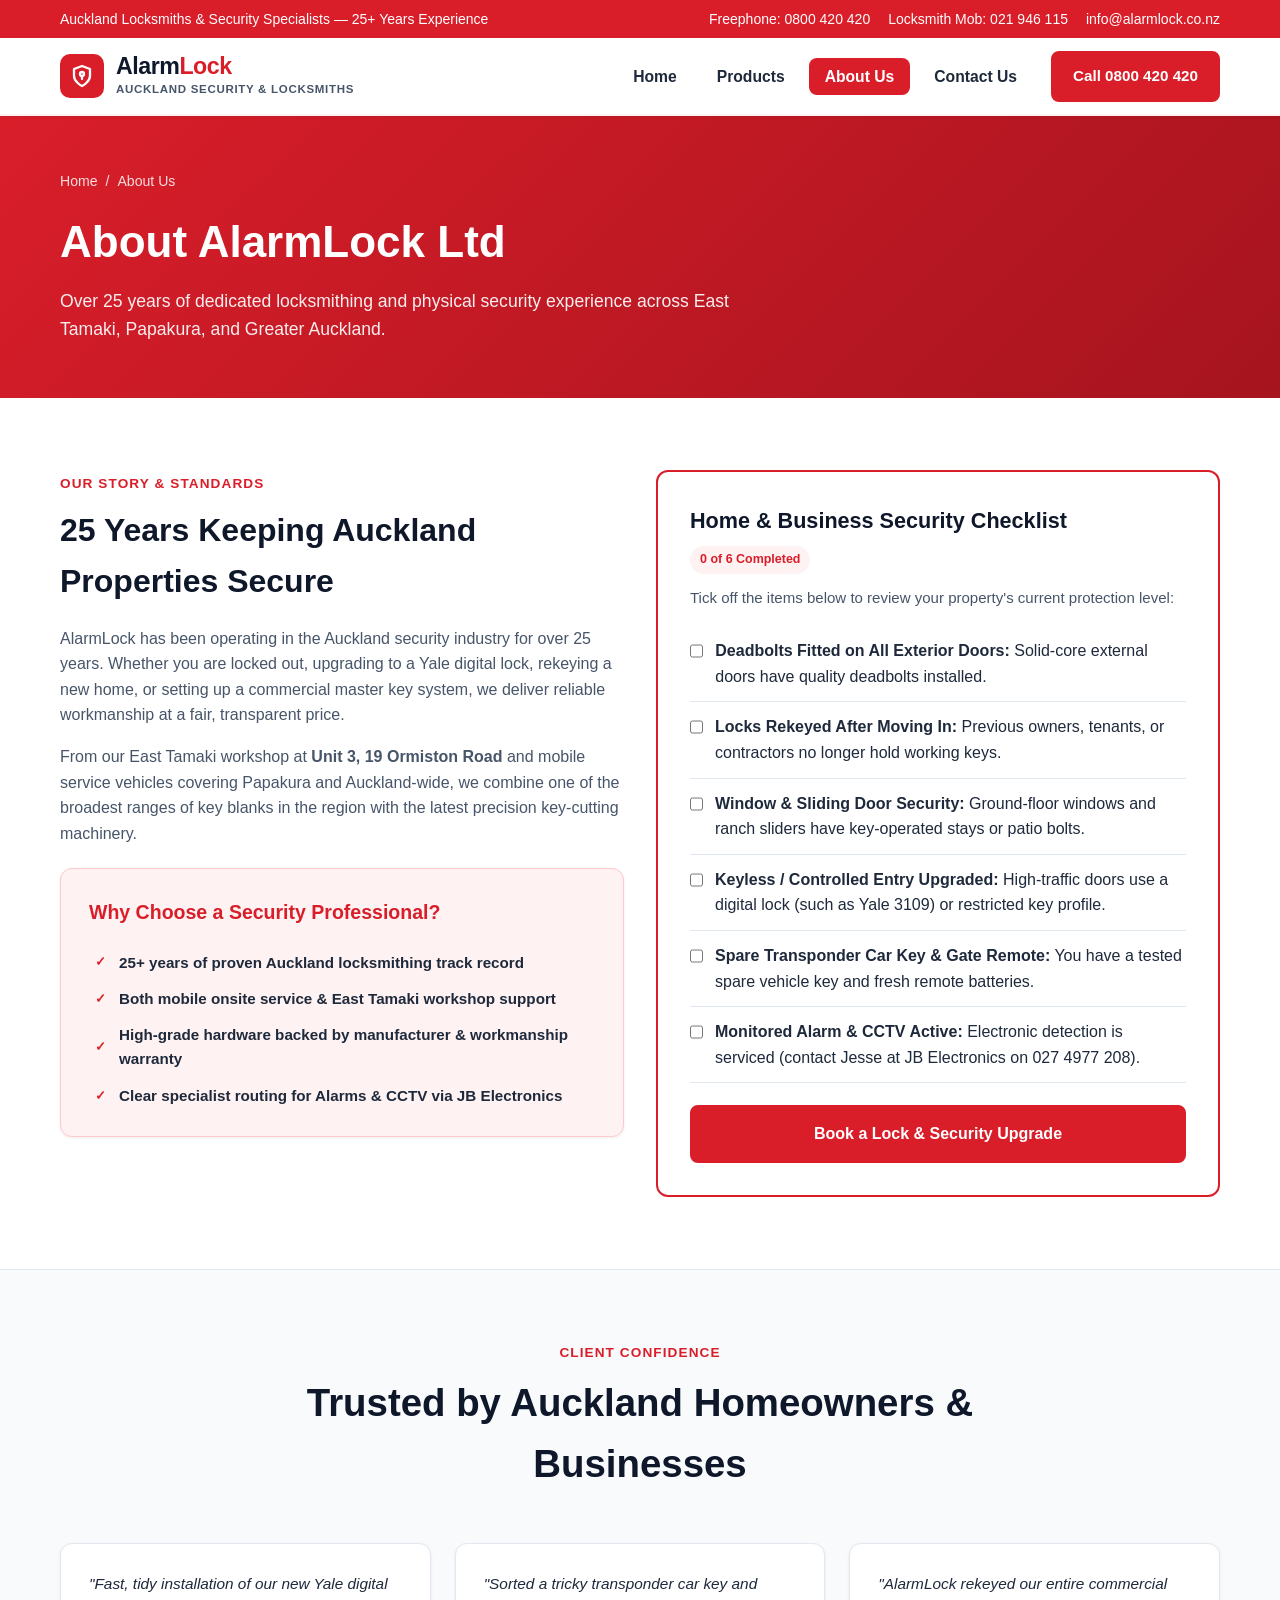
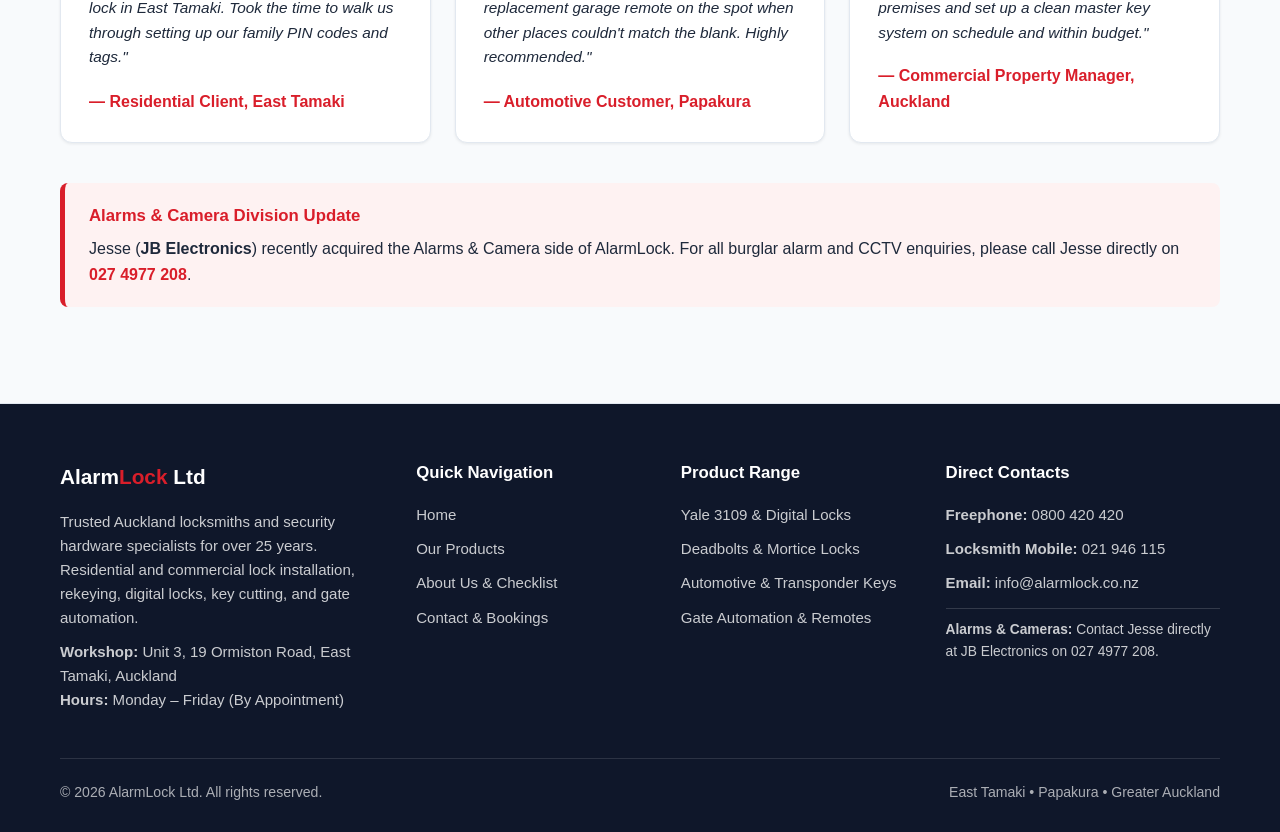
==== about.html @ 531db418 "Add files via upload" ====
<!DOCTYPE html>
<html lang="en-NZ">
<head>
  <meta charset="UTF-8" />
  <meta name="viewport" content="width=device-width, initial-scale=1.0" />
  <title>About Us &amp; Security Checklist | AlarmLock Auckland</title>
  <meta name="description" content="Learn about AlarmLock Ltd — 25+ years serving Auckland from East Tamaki and Papakura with expert locksmithing, digital locks, key cutting, and security checklists." />
  <link rel="stylesheet" href="style.css" />
</head>
<body>
  <!-- Top Utility Bar -->
  <div class="top-bar">
    <div class="container top-bar-inner">
      <span>Auckland Locksmiths &amp; Security Specialists — 25+ Years Experience</span>
      <div class="top-bar-links">
        <a href="tel:0800420420">Freephone: 0800 420 420</a>
        <a href="tel:021946115">Locksmith Mob: 021 946 115</a>
        <a href="mailto:info@alarmlock.co.nz">info@alarmlock.co.nz</a>
      </div>
    </div>
  </div>

  <!-- Main Sticky Navigation -->
  <header class="navbar">
    <div class="container nav-inner">
      <a href="index.html" class="brand" aria-label="AlarmLock Home">
        <div class="brand-icon">
          <svg width="24" height="24" viewBox="0 0 24 24" fill="none" stroke="currentColor" stroke-width="2.3" stroke-linecap="round" stroke-linejoin="round">
            <path d="M12 22s8-4 8-10V5l-8-3-8 3v7c0 6 8 10 8 10z"/>
            <circle cx="12" cy="10" r="2"/>
            <path d="M12 12v3"/>
          </svg>
        </div>
        <div class="brand-text">
          <span class="brand-name">Alarm<span>Lock</span></span>
          <span class="brand-tagline">Auckland Security &amp; Locksmiths</span>
        </div>
      </a>

      <button class="mobile-toggle" id="mobileToggle" aria-label="Toggle Menu" aria-expanded="false">
        <svg width="24" height="24" viewBox="0 0 24 24" fill="none" stroke="currentColor" stroke-width="2.2">
          <line x1="3" y1="6" x2="21" y2="6"></line>
          <line x1="3" y1="12" x2="21" y2="12"></line>
          <line x1="3" y1="18" x2="21" y2="18"></line>
        </svg>
      </button>

      <ul class="nav-menu" id="navMenu">
        <li><a href="index.html" class="nav-link">Home</a></li>
        <li><a href="products.html" class="nav-link">Products</a></li>
        <li><a href="about.html" class="nav-link active">About Us</a></li>
        <li><a href="contact.html" class="nav-link">Contact Us</a></li>
        <li><a href="tel:0800420420" class="nav-cta">Call 0800 420 420</a></li>
      </ul>
    </div>
  </header>

  <!-- Page Header -->
  <section class="page-header">
    <div class="container">
      <div class="breadcrumb">
        <a href="index.html">Home</a> <span>/</span> <span>About Us</span>
      </div>
      <h1>About AlarmLock Ltd</h1>
      <p>Over 25 years of dedicated locksmithing and physical security experience across East Tamaki, Papakura, and Greater Auckland.</p>
    </div>
  </section>

  <!-- Main Story & Expertise -->
  <section class="section">
    <div class="container grid-2" style="align-items:start;">
      <div>
        <span style="color:var(--red-primary); font-weight:800; font-size:0.85rem; text-transform:uppercase; letter-spacing:0.08em;">Our Story &amp; Standards</span>
        <h2 style="font-size:2rem; color:var(--gray-900); margin:10px 0 18px;">25 Years Keeping Auckland Properties Secure</h2>
        <p style="color:var(--gray-600); margin-bottom:16px;">AlarmLock has been operating in the Auckland security industry for over 25 years. Whether you are locked out, upgrading to a Yale digital lock, rekeying a new home, or setting up a commercial master key system, we deliver reliable workmanship at a fair, transparent price.</p>
        <p style="color:var(--gray-600); margin-bottom:22px;">From our East Tamaki workshop at <strong>Unit 3, 19 Ormiston Road</strong> and mobile service vehicles covering Papakura and Auckland-wide, we combine one of the broadest ranges of key blanks in the region with the latest precision key-cutting machinery.</p>

        <div class="card" style="background-color:var(--red-light); border-color:var(--red-border);">
          <h3 style="margin-top:0; color:var(--red-primary);">Why Choose a Security Professional?</h3>
          <ul class="feature-list" style="grid-template-columns:1fr; margin:12px 0 0;">
            <li>25+ years of proven Auckland locksmithing track record</li>
            <li>Both mobile onsite service &amp; East Tamaki workshop support</li>
            <li>High-grade hardware backed by manufacturer &amp; workmanship warranty</li>
            <li>Clear specialist routing for Alarms &amp; CCTV via JB Electronics</li>
          </ul>
        </div>
      </div>

      <!-- Interactive Security Checklist -->
      <div class="checklist-box" id="checklist">
        <div style="display:flex; justify-content:space-between; align-items:center; flex-wrap:wrap; gap:8px; margin-bottom:12px;">
          <h3 style="font-size:1.35rem; color:var(--gray-900);">Home &amp; Business Security Checklist</h3>
          <span id="securityScore" class="status-pill">0 of 6 Completed</span>
        </div>
        <p style="color:var(--gray-600); font-size:0.94rem; margin-bottom:16px;">Tick off the items below to review your property's current protection level:</p>

        <label class="checklist-item">
          <input type="checkbox" class="sec-check" />
          <span><strong>Deadbolts Fitted on All Exterior Doors:</strong> Solid-core external doors have quality deadbolts installed.</span>
        </label>

        <label class="checklist-item">
          <input type="checkbox" class="sec-check" />
          <span><strong>Locks Rekeyed After Moving In:</strong> Previous owners, tenants, or contractors no longer hold working keys.</span>
        </label>

        <label class="checklist-item">
          <input type="checkbox" class="sec-check" />
          <span><strong>Window &amp; Sliding Door Security:</strong> Ground-floor windows and ranch sliders have key-operated stays or patio bolts.</span>
        </label>

        <label class="checklist-item">
          <input type="checkbox" class="sec-check" />
          <span><strong>Keyless / Controlled Entry Upgraded:</strong> High-traffic doors use a digital lock (such as Yale 3109) or restricted key profile.</span>
        </label>

        <label class="checklist-item">
          <input type="checkbox" class="sec-check" />
          <span><strong>Spare Transponder Car Key &amp; Gate Remote:</strong> You have a tested spare vehicle key and fresh remote batteries.</span>
        </label>

        <label class="checklist-item">
          <input type="checkbox" class="sec-check" />
          <span><strong>Monitored Alarm &amp; CCTV Active:</strong> Electronic detection is serviced (contact Jesse at JB Electronics on 027 4977 208).</span>
        </label>

        <div style="margin-top:22px;">
          <a href="contact.html?service=Security%20Audit%20%26%20Lock%20Upgrade" class="btn btn-primary" style="width:100%;">Book a Lock &amp; Security Upgrade</a>
        </div>
      </div>
    </div>
  </section>

  <!-- Testimonials & Division Update -->
  <section class="section section-alt">
    <div class="container">
      <div class="section-header">
        <span class="eyebrow">Client Confidence</span>
        <h2>Trusted by Auckland Homeowners &amp; Businesses</h2>
      </div>

      <div class="grid-3">
        <div class="card">
          <p style="font-style:italic; color:var(--gray-800);">"Fast, tidy installation of our new Yale digital lock in East Tamaki. Took the time to walk us through setting up our family PIN codes and tags."</p>
          <strong style="color:var(--red-primary);">— Residential Client, East Tamaki</strong>
        </div>

        <div class="card">
          <p style="font-style:italic; color:var(--gray-800);">"Sorted a tricky transponder car key and replacement garage remote on the spot when other places couldn't match the blank. Highly recommended."</p>
          <strong style="color:var(--red-primary);">— Automotive Customer, Papakura</strong>
        </div>

        <div class="card">
          <p style="font-style:italic; color:var(--gray-800);">"AlarmLock rekeyed our entire commercial premises and set up a clean master key system on schedule and within budget."</p>
          <strong style="color:var(--red-primary);">— Commercial Property Manager, Auckland</strong>
        </div>
      </div>

      <div class="notice-banner" style="margin-top:40px;">
        <h4>Alarms &amp; Camera Division Update</h4>
        <p style="color:var(--gray-800);">Jesse (<strong>JB Electronics</strong>) recently acquired the Alarms &amp; Camera side of AlarmLock. For all burglar alarm and CCTV enquiries, please call Jesse directly on <a href="tel:0274977208" style="color:var(--red-primary); font-weight:800;">027 4977 208</a>.</p>
      </div>
    </div>
  </section>

  <!-- Footer -->
  <footer class="footer">
    <div class="container">
      <div class="footer-grid">
        <div>
          <h4 style="font-size:1.3rem;">Alarm<span style="color:#D91E2A;">Lock</span> Ltd</h4>
          <p>Trusted Auckland locksmiths and security hardware specialists for over 25 years. Residential and commercial lock installation, rekeying, digital locks, key cutting, and gate automation.</p>
          <p><strong>Workshop:</strong> Unit 3, 19 Ormiston Road, East Tamaki, Auckland<br>
          <strong>Hours:</strong> Monday – Friday (By Appointment)</p>
        </div>

        <div>
          <h4>Quick Navigation</h4>
          <ul>
            <li><a href="index.html">Home</a></li>
            <li><a href="products.html">Our Products</a></li>
            <li><a href="about.html">About Us &amp; Checklist</a></li>
            <li><a href="contact.html">Contact &amp; Bookings</a></li>
          </ul>
        </div>

        <div>
          <h4>Product Range</h4>
          <ul>
            <li><a href="products.html">Yale 3109 &amp; Digital Locks</a></li>
            <li><a href="products.html">Deadbolts &amp; Mortice Locks</a></li>
            <li><a href="products.html">Automotive &amp; Transponder Keys</a></li>
            <li><a href="products.html">Gate Automation &amp; Remotes</a></li>
          </ul>
        </div>

        <div>
          <h4>Direct Contacts</h4>
          <p><strong>Freephone:</strong> <a href="tel:0800420420">0800 420 420</a></p>
          <p><strong>Locksmith Mobile:</strong> <a href="tel:021946115">021 946 115</a></p>
          <p><strong>Email:</strong> <a href="mailto:info@alarmlock.co.nz">info@alarmlock.co.nz</a></p>
          <p style="margin-top:12px; font-size:0.86rem; border-top:1px solid rgba(255,255,255,0.15); padding-top:10px;">
            <strong>Alarms &amp; Cameras:</strong> Contact Jesse directly at JB Electronics on <a href="tel:0274977208">027 4977 208</a>.
          </p>
        </div>
      </div>

      <div class="footer-bottom">
        <span>&copy; 2026 AlarmLock Ltd. All rights reserved.</span>
        <span>East Tamaki &bull; Papakura &bull; Greater Auckland</span>
      </div>
    </div>
  </footer>
  <script src="script.js"></script>
</body>
</html>
---- style.css ----
/* ==========================================================================
   AlarmLock New Zealand — Red & White Theme Stylesheet
   ========================================================================== */

:root {
  --red-primary: #D91E2A;
  --red-dark: #A6141E;
  --red-light: #FEF2F2;
  --red-border: #FECACA;
  --white: #FFFFFF;
  --off-white: #F8FAFC;
  --gray-100: #F1F5F9;
  --gray-200: #E2E8F0;
  --gray-600: #475569;
  --gray-800: #1E293B;
  --gray-900: #0F172A;
  --shadow-sm: 0 1px 3px rgba(15, 23, 42, 0.08);
  --shadow-md: 0 6px 20px rgba(15, 23, 42, 0.08);
  --shadow-lg: 0 14px 32px rgba(217, 30, 42, 0.12);
  --radius-sm: 8px;
  --radius-md: 12px;
  --radius-lg: 18px;
  --transition: all 0.22s ease;
}

* {
  box-sizing: border-box;
  margin: 0;
  padding: 0;
}

html {
  scroll-behavior: smooth;
}

body {
  font-family: -apple-system, BlinkMacSystemFont, "Segoe UI", Roboto, Oxygen, Ubuntu, Cantarell, sans-serif;
  background-color: var(--white);
  color: var(--gray-800);
  line-height: 1.6;
  -webkit-font-smoothing: antialiased;
}

a {
  text-decoration: none;
  color: inherit;
}

ul {
  list-style: none;
}

.container {
  width: 100%;
  max-width: 1200px;
  margin: 0 auto;
  padding: 0 20px;
}

/* Top Utility Bar */
.top-bar {
  background-color: var(--red-primary);
  color: var(--white);
  font-size: 0.875rem;
  padding: 8px 0;
}

.top-bar-inner {
  display: flex;
  flex-wrap: wrap;
  justify-content: space-between;
  align-items: center;
  gap: 8px;
}

.top-bar-links {
  display: flex;
  flex-wrap: wrap;
  align-items: center;
  gap: 18px;
}

.top-bar a {
  color: var(--white);
  font-weight: 500;
  display: inline-flex;
  align-items: center;
  gap: 6px;
}

.top-bar a:hover {
  text-decoration: underline;
}

/* Sticky Navbar */
.navbar {
  position: sticky;
  top: 0;
  z-index: 1000;
  background-color: var(--white);
  border-bottom: 2px solid var(--red-light);
  box-shadow: var(--shadow-sm);
}

.nav-inner {
  display: flex;
  justify-content: space-between;
  align-items: center;
  height: 76px;
}

.brand {
  display: flex;
  align-items: center;
  gap: 12px;
}

.brand-icon {
  width: 44px;
  height: 44px;
  background: var(--red-primary);
  color: var(--white);
  border-radius: 10px;
  display: flex;
  align-items: center;
  justify-content: center;
  flex-shrink: 0;
}

.brand-text {
  display: flex;
  flex-direction: column;
}

.brand-name {
  font-size: 1.45rem;
  font-weight: 800;
  letter-spacing: -0.02em;
  color: var(--gray-900);
  line-height: 1.1;
}

.brand-name span {
  color: var(--red-primary);
}

.brand-tagline {
  font-size: 0.72rem;
  font-weight: 600;
  text-transform: uppercase;
  letter-spacing: 0.06em;
  color: var(--gray-600);
}

.nav-menu {
  display: flex;
  align-items: center;
  gap: 8px;
}

.nav-link {
  padding: 10px 16px;
  border-radius: var(--radius-sm);
  font-weight: 600;
  font-size: 0.98rem;
  color: var(--gray-800);
  transition: var(--transition);
}

.nav-link:hover {
  background-color: var(--red-light);
  color: var(--red-primary);
}

.nav-link.active {
  background-color: var(--red-primary);
  color: var(--white);
}

.nav-cta {
  margin-left: 10px;
  background-color: var(--red-primary);
  color: var(--white);
  padding: 11px 20px;
  border-radius: var(--radius-sm);
  font-weight: 700;
  font-size: 0.95rem;
  display: inline-flex;
  align-items: center;
  gap: 8px;
  transition: var(--transition);
  border: 2px solid var(--red-primary);
}

.nav-cta:hover {
  background-color: var(--red-dark);
  border-color: var(--red-dark);
  transform: translateY(-1px);
}

.mobile-toggle {
  display: none;
  background: none;
  border: 2px solid var(--gray-200);
  border-radius: var(--radius-sm);
  padding: 8px 10px;
  cursor: pointer;
  color: var(--gray-900);
}

/* Buttons */
.btn {
  display: inline-flex;
  align-items: center;
  justify-content: center;
  gap: 8px;
  padding: 14px 26px;
  border-radius: var(--radius-sm);
  font-weight: 700;
  font-size: 1rem;
  cursor: pointer;
  transition: var(--transition);
  border: 2px solid transparent;
}

.btn-primary {
  background-color: var(--red-primary);
  color: var(--white);
  border-color: var(--red-primary);
}

.btn-primary:hover {
  background-color: var(--red-dark);
  border-color: var(--red-dark);
  transform: translateY(-2px);
  box-shadow: var(--shadow-lg);
}

.btn-outline {
  background-color: var(--white);
  color: var(--red-primary);
  border-color: var(--red-primary);
}

.btn-outline:hover {
  background-color: var(--red-light);
  transform: translateY(-2px);
}

.btn-white {
  background-color: var(--white);
  color: var(--red-primary);
  border-color: var(--white);
}

.btn-white:hover {
  background-color: var(--red-light);
}

.btn-sm {
  padding: 10px 18px;
  font-size: 0.9rem;
}

/* Hero Section */
.hero {
  background: linear-gradient(135deg, var(--white) 0%, var(--red-light) 100%);
  border-bottom: 1px solid var(--red-border);
  padding: 72px 0;
}

.hero-grid {
  display: grid;
  grid-template-columns: 1.15fr 0.85fr;
  gap: 48px;
  align-items: center;
}

.badge {
  display: inline-flex;
  align-items: center;
  gap: 8px;
  background-color: var(--white);
  color: var(--red-primary);
  border: 1px solid var(--red-border);
  padding: 6px 14px;
  border-radius: 999px;
  font-size: 0.85rem;
  font-weight: 700;
  margin-bottom: 18px;
}

.hero h1 {
  font-size: clamp(2.1rem, 4vw, 3.2rem);
  font-weight: 800;
  line-height: 1.15;
  color: var(--gray-900);
  margin-bottom: 18px;
  letter-spacing: -0.02em;
}

.hero h1 span {
  color: var(--red-primary);
}

.hero p {
  font-size: 1.12rem;
  color: var(--gray-600);
  margin-bottom: 28px;
  max-width: 580px;
}

.hero-actions {
  display: flex;
  flex-wrap: wrap;
  gap: 14px;
  margin-bottom: 28px;
}

.hero-trust {
  display: flex;
  flex-wrap: wrap;
  gap: 20px;
  font-size: 0.92rem;
  font-weight: 600;
  color: var(--gray-800);
}

.hero-trust span {
  display: inline-flex;
  align-items: center;
  gap: 6px;
}

.hero-card {
  background-color: var(--white);
  border: 2px solid var(--red-primary);
  border-radius: var(--radius-lg);
  padding: 32px;
  box-shadow: var(--shadow-lg);
}

.hero-card-header {
  display: flex;
  align-items: center;
  justify-content: space-between;
  border-bottom: 1px solid var(--gray-200);
  padding-bottom: 16px;
  margin-bottom: 20px;
}

.hero-card-header h2 {
  font-size: 1.3rem;
  color: var(--gray-900);
}

.status-pill {
  background-color: var(--red-light);
  color: var(--red-primary);
  font-size: 0.78rem;
  font-weight: 700;
  padding: 4px 10px;
  border-radius: 999px;
}

.contact-quick-list {
  display: flex;
  flex-direction: column;
  gap: 16px;
}

.contact-quick-item {
  display: flex;
  align-items: flex-start;
  gap: 14px;
  padding: 14px;
  background-color: var(--off-white);
  border-radius: var(--radius-md);
  border: 1px solid var(--gray-200);
}

.icon-box {
  width: 42px;
  height: 42px;
  border-radius: 10px;
  background-color: var(--red-light);
  color: var(--red-primary);
  display: flex;
  align-items: center;
  justify-content: center;
  flex-shrink: 0;
}

.contact-quick-item strong {
  display: block;
  font-size: 0.85rem;
  color: var(--gray-600);
  text-transform: uppercase;
  letter-spacing: 0.04em;
}

.contact-quick-item a,
.contact-quick-item span {
  font-size: 1.15rem;
  font-weight: 800;
  color: var(--gray-900);
}

.contact-quick-item a:hover {
  color: var(--red-primary);
}

/* Section Helpers */
.section {
  padding: 72px 0;
}

.section-alt {
  background-color: var(--off-white);
  border-top: 1px solid var(--gray-200);
  border-bottom: 1px solid var(--gray-200);
}

.section-red {
  background-color: var(--red-primary);
  color: var(--white);
}

.section-header {
  text-align: center;
  max-width: 720px;
  margin: 0 auto 48px;
}

.section-header .eyebrow {
  color: var(--red-primary);
  font-weight: 800;
  font-size: 0.85rem;
  text-transform: uppercase;
  letter-spacing: 0.08em;
  display: block;
  margin-bottom: 8px;
}

.section-red .section-header .eyebrow {
  color: var(--red-light);
}

.section-header h2 {
  font-size: clamp(1.75rem, 3vw, 2.4rem);
  font-weight: 800;
  color: var(--gray-900);
  margin-bottom: 12px;
}

.section-red .section-header h2 {
  color: var(--white);
}

.section-header p {
  color: var(--gray-600);
  font-size: 1.05rem;
}

.section-red .section-header p {
  color: rgba(255, 255, 255, 0.92);
}

/* Grid Layouts */
.grid-3 {
  display: grid;
  grid-template-columns: repeat(3, 1fr);
  gap: 24px;
}

.grid-4 {
  display: grid;
  grid-template-columns: repeat(4, 1fr);
  gap: 22px;
}

.grid-2 {
  display: grid;
  grid-template-columns: repeat(2, 1fr);
  gap: 32px;
}

/* Cards */
.card {
  background-color: var(--white);
  border: 1px solid var(--gray-200);
  border-radius: var(--radius-md);
  padding: 28px;
  box-shadow: var(--shadow-sm);
  transition: var(--transition);
  display: flex;
  flex-direction: column;
}

.card:hover {
  border-color: var(--red-primary);
  box-shadow: var(--shadow-md);
  transform: translateY(-3px);
}

.card h3 {
  font-size: 1.22rem;
  font-weight: 700;
  color: var(--gray-900);
  margin: 16px 0 10px;
}

.card p {
  color: var(--gray-600);
  font-size: 0.96rem;
  margin-bottom: 18px;
  flex-grow: 1;
}

.card-link {
  color: var(--red-primary);
  font-weight: 700;
  font-size: 0.94rem;
  display: inline-flex;
  align-items: center;
  gap: 6px;
}

.card-link:hover {
  text-decoration: underline;
}

/* Stats Cards on Red Section */
.stat-card {
  background-color: rgba(255, 255, 255, 0.12);
  border: 1px solid rgba(255, 255, 255, 0.28);
  border-radius: var(--radius-md);
  padding: 28px 22px;
  text-align: center;
}

.stat-number {
  font-size: 2.3rem;
  font-weight: 800;
  line-height: 1.1;
  margin-bottom: 10px;
  color: var(--white);
}

.stat-label {
  font-size: 0.95rem;
  color: rgba(255, 255, 255, 0.95);
}

/* Spotlight Box */
.spotlight {
  background-color: var(--white);
  border: 2px solid var(--red-primary);
  border-radius: var(--radius-lg);
  padding: 40px;
  display: grid;
  grid-template-columns: 1.2fr 0.8fr;
  gap: 36px;
  align-items: center;
  box-shadow: var(--shadow-md);
}

.feature-list {
  display: grid;
  grid-template-columns: 1fr 1fr;
  gap: 12px;
  margin: 20px 0 28px;
}

.feature-list li {
  display: flex;
  align-items: center;
  gap: 8px;
  font-weight: 600;
  font-size: 0.95rem;
  color: var(--gray-800);
}

.feature-list li::before {
  content: "✓";
  display: inline-flex;
  align-items: center;
  justify-content: center;
  width: 22px;
  height: 22px;
  border-radius: 50%;
  background-color: var(--red-light);
  color: var(--red-primary);
  font-weight: 800;
  font-size: 0.8rem;
  flex-shrink: 0;
}

.product-visual-box {
  background: linear-gradient(145deg, var(--red-light), var(--white));
  border: 1px solid var(--red-border);
  border-radius: var(--radius-md);
  padding: 36px 24px;
  text-align: center;
}

/* Page Header (Subpages) */
.page-header {
  background: linear-gradient(135deg, var(--red-primary) 0%, var(--red-dark) 100%);
  color: var(--white);
  padding: 54px 0;
}

.page-header h1 {
  font-size: clamp(2rem, 3.5vw, 2.75rem);
  font-weight: 800;
  margin-bottom: 10px;
}

.page-header p {
  font-size: 1.1rem;
  color: rgba(255, 255, 255, 0.92);
  max-width: 680px;
}

.breadcrumb {
  display: flex;
  align-items: center;
  gap: 8px;
  font-size: 0.88rem;
  margin-bottom: 14px;
  color: rgba(255, 255, 255, 0.85);
}

.breadcrumb a:hover {
  text-decoration: underline;
}

/* Products Filter Bar */
.filter-bar {
  display: flex;
  flex-wrap: wrap;
  justify-content: space-between;
  align-items: center;
  gap: 16px;
  margin-bottom: 32px;
  background-color: var(--off-white);
  padding: 18px;
  border-radius: var(--radius-md);
  border: 1px solid var(--gray-200);
}

.filter-tabs {
  display: flex;
  flex-wrap: wrap;
  gap: 8px;
}

.filter-btn {
  padding: 9px 16px;
  border-radius: 999px;
  border: 1px solid var(--gray-200);
  background-color: var(--white);
  color: var(--gray-800);
  font-weight: 600;
  font-size: 0.9rem;
  cursor: pointer;
  transition: var(--transition);
}

.filter-btn:hover {
  border-color: var(--red-primary);
  color: var(--red-primary);
}

.filter-btn.active {
  background-color: var(--red-primary);
  border-color: var(--red-primary);
  color: var(--white);
}

.search-input {
  padding: 10px 16px;
  border: 1px solid var(--gray-200);
  border-radius: var(--radius-sm);
  font-size: 0.95rem;
  min-width: 250px;
  outline: none;
}

.search-input:focus {
  border-color: var(--red-primary);
}

.product-tag {
  display: inline-block;
  background-color: var(--red-light);
  color: var(--red-primary);
  font-size: 0.78rem;
  font-weight: 700;
  padding: 4px 10px;
  border-radius: 6px;
  width: fit-content;
}

/* Checklist on About Page */
.checklist-box {
  background-color: var(--white);
  border: 2px solid var(--red-primary);
  border-radius: var(--radius-md);
  padding: 32px;
}

.checklist-item {
  display: flex;
  align-items: flex-start;
  gap: 12px;
  padding: 12px 0;
  border-bottom: 1px solid var(--gray-200);
  cursor: pointer;
}

.checklist-item:last-child {
  border-bottom: none;
}

.checklist-item input[type="checkbox"] {
  width: 20px;
  height: 20px;
  accent-color: var(--red-primary);
  margin-top: 3px;
  cursor: pointer;
}

/* Contact Form */
.form-card {
  background-color: var(--white);
  border: 1px solid var(--gray-200);
  border-radius: var(--radius-md);
  padding: 32px;
  box-shadow: var(--shadow-md);
}

.form-group {
  margin-bottom: 18px;
}

.form-group label {
  display: block;
  font-weight: 700;
  font-size: 0.92rem;
  margin-bottom: 6px;
  color: var(--gray-900);
}

.form-control {
  width: 100%;
  padding: 12px 14px;
  border: 1px solid var(--gray-200);
  border-radius: var(--radius-sm);
  font-size: 1rem;
  font-family: inherit;
  transition: var(--transition);
}

.form-control:focus {
  outline: none;
  border-color: var(--red-primary);
  box-shadow: 0 0 0 3px rgba(217, 30, 42, 0.12);
}

.alert-success {
  display: none;
  background-color: #ECFDF5;
  border: 1px solid #10B981;
  color: #065F46;
  padding: 16px;
  border-radius: var(--radius-sm);
  margin-top: 16px;
  font-weight: 600;
}

.notice-banner {
  background-color: var(--red-light);
  border-left: 5px solid var(--red-primary);
  padding: 20px 24px;
  border-radius: var(--radius-sm);
  margin: 24px 0;
}

.notice-banner h4 {
  color: var(--red-primary);
  margin-bottom: 6px;
  font-size: 1.05rem;
}

/* Map Frame */
.map-wrapper {
  border-radius: var(--radius-md);
  overflow: hidden;
  border: 2px solid var(--gray-200);
  margin-top: 24px;
}

/* Footer */
.footer {
  background-color: var(--gray-900);
  color: var(--white);
  padding: 56px 0 28px;
}

.footer-grid {
  display: grid;
  grid-template-columns: 1.4fr 1fr 1fr 1.2fr;
  gap: 36px;
  padding-bottom: 36px;
  border-bottom: 1px solid rgba(255, 255, 255, 0.12);
}

.footer h4 {
  color: var(--white);
  font-size: 1.05rem;
  margin-bottom: 16px;
  position: relative;
}

.footer p,
.footer li {
  color: rgba(255, 255, 255, 0.78);
  font-size: 0.94rem;
  margin-bottom: 10px;
}

.footer a:hover {
  color: var(--red-primary);
}

.footer-bottom {
  padding-top: 22px;
  display: flex;
  flex-wrap: wrap;
  justify-content: space-between;
  align-items: center;
  gap: 12px;
  font-size: 0.88rem;
  color: rgba(255, 255, 255, 0.65);
}

/* Responsive Breakpoints */
@media (max-width: 960px) {
  .hero-grid,
  .spotlight,
  .grid-2 {
    grid-template-columns: 1fr;
  }

  .grid-3 {
    grid-template-columns: repeat(2, 1fr);
  }

  .grid-4 {
    grid-template-columns: repeat(2, 1fr);
  }

  .footer-grid {
    grid-template-columns: 1fr 1fr;
  }
}

@media (max-width: 768px) {
  .mobile-toggle {
    display: inline-flex;
    align-items: center;
    justify-content: center;
  }

  .nav-menu {
    display: none;
    position: absolute;
    top: 76px;
    left: 0;
    right: 0;
    background-color: var(--white);
    flex-direction: column;
    align-items: stretch;
    padding: 16px 20px 24px;
    border-bottom: 2px solid var(--red-primary);
    box-shadow: var(--shadow-md);
  }

  .nav-menu.open {
    display: flex;
  }

  .nav-cta {
    margin-left: 0;
    margin-top: 8px;
    justify-content: center;
  }

  .grid-3,
  .grid-4,
  .feature-list,
  .footer-grid {
    grid-template-columns: 1fr;
  }
}
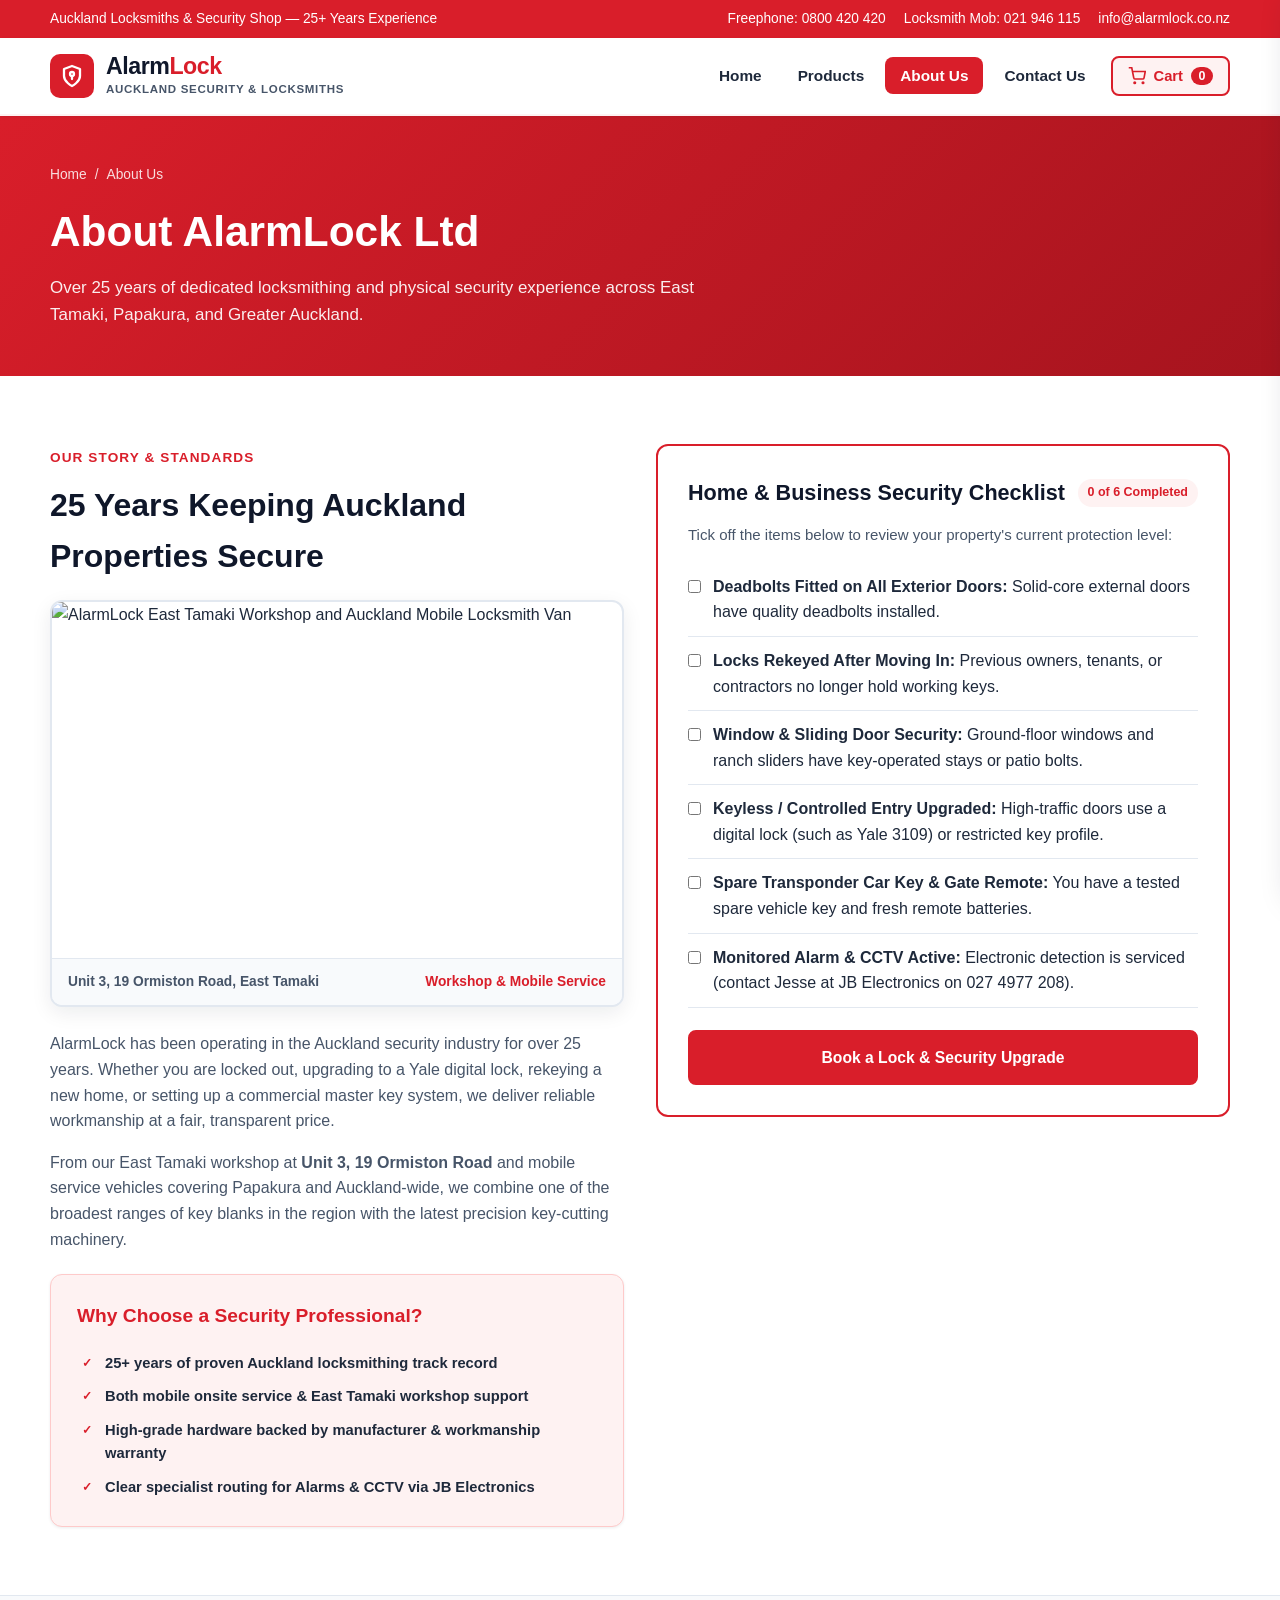
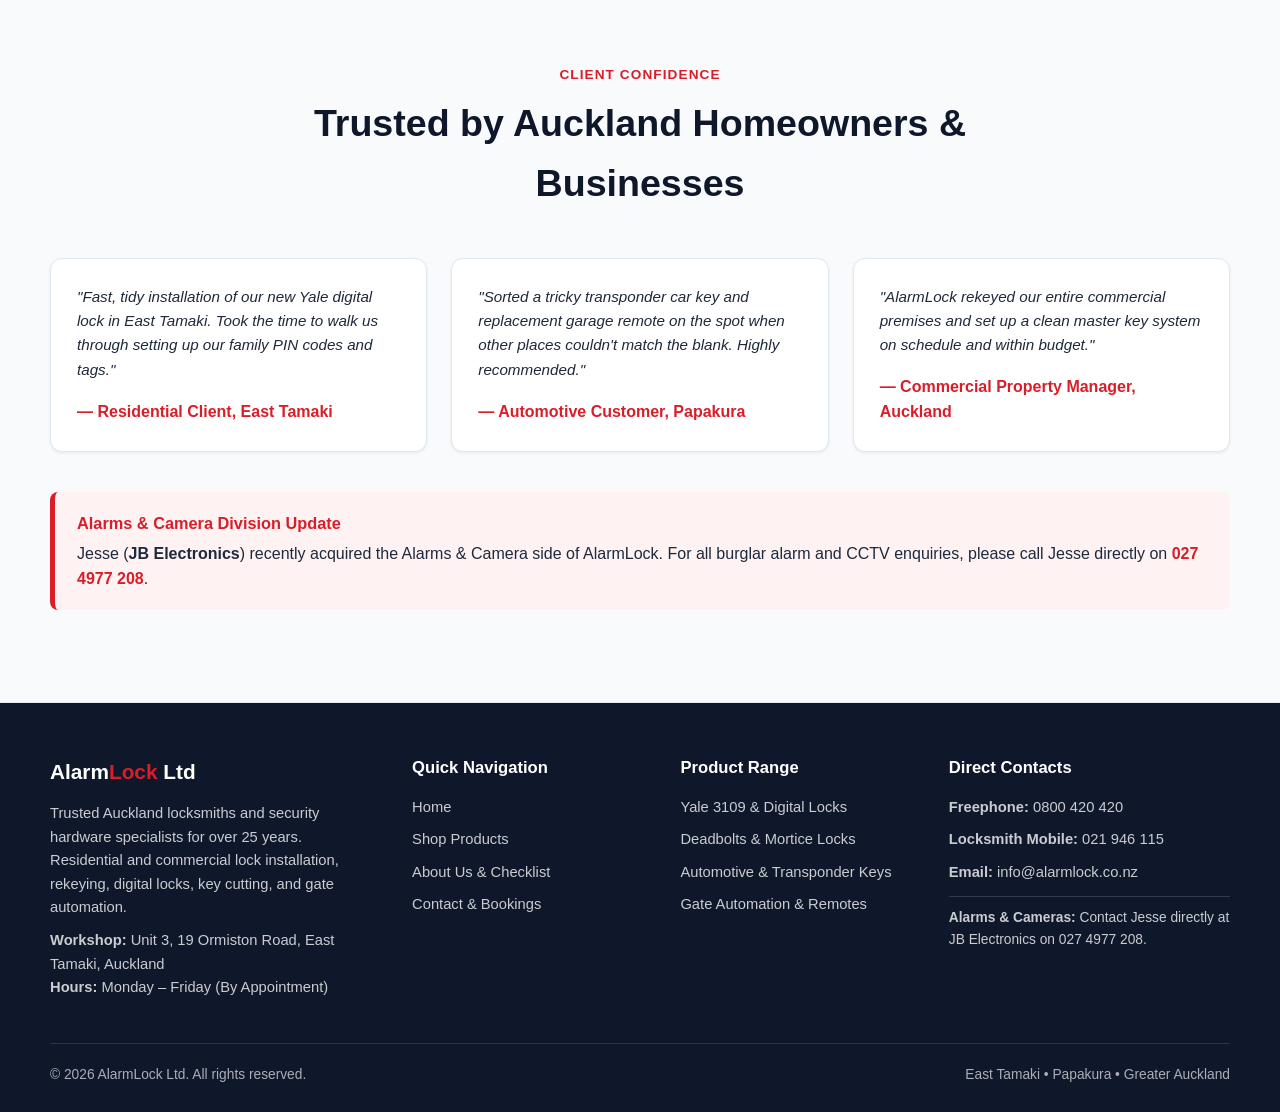
==== commit 7511f739: "Add files via upload" ====
--- a/about.html
+++ b/about.html
@@ -8,10 +8,9 @@
   <link rel="stylesheet" href="style.css" />
 </head>
 <body>
-  <!-- Top Utility Bar -->
   <div class="top-bar">
     <div class="container top-bar-inner">
-      <span>Auckland Locksmiths &amp; Security Specialists — 25+ Years Experience</span>
+      <span>Auckland Locksmiths &amp; Security Shop — 25+ Years Experience</span>
       <div class="top-bar-links">
         <a href="tel:0800420420">Freephone: 0800 420 420</a>
         <a href="tel:021946115">Locksmith Mob: 021 946 115</a>
@@ -19,8 +18,6 @@
       </div>
     </div>
   </div>
-
-  <!-- Main Sticky Navigation -->
   <header class="navbar">
     <div class="container nav-inner">
       <a href="index.html" class="brand" aria-label="AlarmLock Home">
@@ -36,45 +33,52 @@
           <span class="brand-tagline">Auckland Security &amp; Locksmiths</span>
         </div>
       </a>
-
-      <button class="mobile-toggle" id="mobileToggle" aria-label="Toggle Menu" aria-expanded="false">
-        <svg width="24" height="24" viewBox="0 0 24 24" fill="none" stroke="currentColor" stroke-width="2.2">
-          <line x1="3" y1="6" x2="21" y2="6"></line>
-          <line x1="3" y1="12" x2="21" y2="12"></line>
-          <line x1="3" y1="18" x2="21" y2="18"></line>
-        </svg>
-      </button>
-
-      <ul class="nav-menu" id="navMenu">
-        <li><a href="index.html" class="nav-link">Home</a></li>
-        <li><a href="products.html" class="nav-link">Products</a></li>
-        <li><a href="about.html" class="nav-link active">About Us</a></li>
-        <li><a href="contact.html" class="nav-link">Contact Us</a></li>
-        <li><a href="tel:0800420420" class="nav-cta">Call 0800 420 420</a></li>
-      </ul>
+      <div class="nav-right">
+        <ul class="nav-menu" id="navMenu">
+          <li><a href="index.html" class="nav-link">Home</a></li>
+          <li><a href="products.html" class="nav-link">Products</a></li>
+          <li><a href="about.html" class="nav-link active">About Us</a></li>
+          <li><a href="contact.html" class="nav-link">Contact Us</a></li>
+        </ul>
+        <button type="button" class="cart-nav-btn" id="openCartBtn" aria-label="Open Shopping Cart">
+          <svg width="18" height="18" viewBox="0 0 24 24" fill="none" stroke="currentColor" stroke-width="2.2">
+            <circle cx="9" cy="21" r="1"/><circle cx="20" cy="21" r="1"/>
+            <path d="M1 1h4l2.68 13.39a2 2 0 0 0 2 1.61h9.72a2 2 0 0 0 2-1.61L23 6H6"/>
+          </svg>
+          <span>Cart</span>
+          <span class="cart-badge">0</span>
+        </button>
+        <button class="mobile-toggle" id="mobileToggle" aria-label="Toggle Menu" aria-expanded="false">
+          <svg width="24" height="24" viewBox="0 0 24 24" fill="none" stroke="currentColor" stroke-width="2.2">
+            <line x1="3" y1="6" x2="21" y2="6"></line>
+            <line x1="3" y1="12" x2="21" y2="12"></line>
+            <line x1="3" y1="18" x2="21" y2="18"></line>
+          </svg>
+        </button>
+      </div>
     </div>
   </header>
-
-  <!-- Page Header -->
   <section class="page-header">
     <div class="container">
-      <div class="breadcrumb">
-        <a href="index.html">Home</a> <span>/</span> <span>About Us</span>
-      </div>
+      <div class="breadcrumb"><a href="index.html">Home</a> <span>/</span> <span>About Us</span></div>
       <h1>About AlarmLock Ltd</h1>
       <p>Over 25 years of dedicated locksmithing and physical security experience across East Tamaki, Papakura, and Greater Auckland.</p>
     </div>
   </section>
-
-  <!-- Main Story & Expertise -->
   <section class="section">
     <div class="container grid-2" style="align-items:start;">
       <div>
         <span style="color:var(--red-primary); font-weight:800; font-size:0.85rem; text-transform:uppercase; letter-spacing:0.08em;">Our Story &amp; Standards</span>
         <h2 style="font-size:2rem; color:var(--gray-900); margin:10px 0 18px;">25 Years Keeping Auckland Properties Secure</h2>
+        <div class="about-photo-card">
+          <img src="images/about-workshop.svg" alt="AlarmLock East Tamaki Workshop and Auckland Mobile Locksmith Van" />
+          <div class="about-photo-caption">
+            <span>Unit 3, 19 Ormiston Road, East Tamaki</span>
+            <span style="color:var(--red-primary); font-weight:700;">Workshop &amp; Mobile Service</span>
+          </div>
+        </div>
         <p style="color:var(--gray-600); margin-bottom:16px;">AlarmLock has been operating in the Auckland security industry for over 25 years. Whether you are locked out, upgrading to a Yale digital lock, rekeying a new home, or setting up a commercial master key system, we deliver reliable workmanship at a fair, transparent price.</p>
         <p style="color:var(--gray-600); margin-bottom:22px;">From our East Tamaki workshop at <strong>Unit 3, 19 Ormiston Road</strong> and mobile service vehicles covering Papakura and Auckland-wide, we combine one of the broadest ranges of key blanks in the region with the latest precision key-cutting machinery.</p>
-
         <div class="card" style="background-color:var(--red-light); border-color:var(--red-border);">
           <h3 style="margin-top:0; color:var(--red-primary);">Why Choose a Security Professional?</h3>
           <ul class="feature-list" style="grid-template-columns:1fr; margin:12px 0 0;">
@@ -85,85 +89,36 @@
           </ul>
         </div>
       </div>
-
-      <!-- Interactive Security Checklist -->
       <div class="checklist-box" id="checklist">
         <div style="display:flex; justify-content:space-between; align-items:center; flex-wrap:wrap; gap:8px; margin-bottom:12px;">
           <h3 style="font-size:1.35rem; color:var(--gray-900);">Home &amp; Business Security Checklist</h3>
           <span id="securityScore" class="status-pill">0 of 6 Completed</span>
         </div>
         <p style="color:var(--gray-600); font-size:0.94rem; margin-bottom:16px;">Tick off the items below to review your property's current protection level:</p>
-
-        <label class="checklist-item">
-          <input type="checkbox" class="sec-check" />
-          <span><strong>Deadbolts Fitted on All Exterior Doors:</strong> Solid-core external doors have quality deadbolts installed.</span>
-        </label>
-
-        <label class="checklist-item">
-          <input type="checkbox" class="sec-check" />
-          <span><strong>Locks Rekeyed After Moving In:</strong> Previous owners, tenants, or contractors no longer hold working keys.</span>
-        </label>
-
-        <label class="checklist-item">
-          <input type="checkbox" class="sec-check" />
-          <span><strong>Window &amp; Sliding Door Security:</strong> Ground-floor windows and ranch sliders have key-operated stays or patio bolts.</span>
-        </label>
-
-        <label class="checklist-item">
-          <input type="checkbox" class="sec-check" />
-          <span><strong>Keyless / Controlled Entry Upgraded:</strong> High-traffic doors use a digital lock (such as Yale 3109) or restricted key profile.</span>
-        </label>
-
-        <label class="checklist-item">
-          <input type="checkbox" class="sec-check" />
-          <span><strong>Spare Transponder Car Key &amp; Gate Remote:</strong> You have a tested spare vehicle key and fresh remote batteries.</span>
-        </label>
-
-        <label class="checklist-item">
-          <input type="checkbox" class="sec-check" />
-          <span><strong>Monitored Alarm &amp; CCTV Active:</strong> Electronic detection is serviced (contact Jesse at JB Electronics on 027 4977 208).</span>
-        </label>
-
-        <div style="margin-top:22px;">
-          <a href="contact.html?service=Security%20Audit%20%26%20Lock%20Upgrade" class="btn btn-primary" style="width:100%;">Book a Lock &amp; Security Upgrade</a>
-        </div>
+        <label class="checklist-item"><input type="checkbox" class="sec-check" /><span><strong>Deadbolts Fitted on All Exterior Doors:</strong> Solid-core external doors have quality deadbolts installed.</span></label>
+        <label class="checklist-item"><input type="checkbox" class="sec-check" /><span><strong>Locks Rekeyed After Moving In:</strong> Previous owners, tenants, or contractors no longer hold working keys.</span></label>
+        <label class="checklist-item"><input type="checkbox" class="sec-check" /><span><strong>Window &amp; Sliding Door Security:</strong> Ground-floor windows and ranch sliders have key-operated stays or patio bolts.</span></label>
+        <label class="checklist-item"><input type="checkbox" class="sec-check" /><span><strong>Keyless / Controlled Entry Upgraded:</strong> High-traffic doors use a digital lock (such as Yale 3109) or restricted key profile.</span></label>
+        <label class="checklist-item"><input type="checkbox" class="sec-check" /><span><strong>Spare Transponder Car Key &amp; Gate Remote:</strong> You have a tested spare vehicle key and fresh remote batteries.</span></label>
+        <label class="checklist-item"><input type="checkbox" class="sec-check" /><span><strong>Monitored Alarm &amp; CCTV Active:</strong> Electronic detection is serviced (contact Jesse at JB Electronics on 027 4977 208).</span></label>
+        <div style="margin-top:22px;"><a href="contact.html?service=Security%20Audit%20%26%20Lock%20Upgrade" class="btn btn-primary" style="width:100%;">Book a Lock &amp; Security Upgrade</a></div>
       </div>
     </div>
   </section>
-
-  <!-- Testimonials & Division Update -->
   <section class="section section-alt">
     <div class="container">
-      <div class="section-header">
-        <span class="eyebrow">Client Confidence</span>
-        <h2>Trusted by Auckland Homeowners &amp; Businesses</h2>
+      <div class="section-header"><span class="eyebrow">Client Confidence</span><h2>Trusted by Auckland Homeowners &amp; Businesses</h2></div>
+      <div class="grid-3">
+        <div class="card"><p style="font-style:italic; color:var(--gray-800);">"Fast, tidy installation of our new Yale digital lock in East Tamaki. Took the time to walk us through setting up our family PIN codes and tags."</p><strong style="color:var(--red-primary);">— Residential Client, East Tamaki</strong></div>
+        <div class="card"><p style="font-style:italic; color:var(--gray-800);">"Sorted a tricky transponder car key and replacement garage remote on the spot when other places couldn't match the blank. Highly recommended."</p><strong style="color:var(--red-primary);">— Automotive Customer, Papakura</strong></div>
+        <div class="card"><p style="font-style:italic; color:var(--gray-800);">"AlarmLock rekeyed our entire commercial premises and set up a clean master key system on schedule and within budget."</p><strong style="color:var(--red-primary);">— Commercial Property Manager, Auckland</strong></div>
       </div>
-
-      <div class="grid-3">
-        <div class="card">
-          <p style="font-style:italic; color:var(--gray-800);">"Fast, tidy installation of our new Yale digital lock in East Tamaki. Took the time to walk us through setting up our family PIN codes and tags."</p>
-          <strong style="color:var(--red-primary);">— Residential Client, East Tamaki</strong>
-        </div>
-
-        <div class="card">
-          <p style="font-style:italic; color:var(--gray-800);">"Sorted a tricky transponder car key and replacement garage remote on the spot when other places couldn't match the blank. Highly recommended."</p>
-          <strong style="color:var(--red-primary);">— Automotive Customer, Papakura</strong>
-        </div>
-
-        <div class="card">
-          <p style="font-style:italic; color:var(--gray-800);">"AlarmLock rekeyed our entire commercial premises and set up a clean master key system on schedule and within budget."</p>
-          <strong style="color:var(--red-primary);">— Commercial Property Manager, Auckland</strong>
-        </div>
-      </div>
-
       <div class="notice-banner" style="margin-top:40px;">
         <h4>Alarms &amp; Camera Division Update</h4>
         <p style="color:var(--gray-800);">Jesse (<strong>JB Electronics</strong>) recently acquired the Alarms &amp; Camera side of AlarmLock. For all burglar alarm and CCTV enquiries, please call Jesse directly on <a href="tel:0274977208" style="color:var(--red-primary); font-weight:800;">027 4977 208</a>.</p>
       </div>
     </div>
   </section>
-
-  <!-- Footer -->
   <footer class="footer">
     <div class="container">
       <div class="footer-grid">
@@ -173,17 +128,15 @@
           <p><strong>Workshop:</strong> Unit 3, 19 Ormiston Road, East Tamaki, Auckland<br>
           <strong>Hours:</strong> Monday – Friday (By Appointment)</p>
         </div>
-
         <div>
           <h4>Quick Navigation</h4>
           <ul>
             <li><a href="index.html">Home</a></li>
-            <li><a href="products.html">Our Products</a></li>
+            <li><a href="products.html">Shop Products</a></li>
             <li><a href="about.html">About Us &amp; Checklist</a></li>
             <li><a href="contact.html">Contact &amp; Bookings</a></li>
           </ul>
         </div>
-
         <div>
           <h4>Product Range</h4>
           <ul>
@@ -193,7 +146,6 @@
             <li><a href="products.html">Gate Automation &amp; Remotes</a></li>
           </ul>
         </div>
-
         <div>
           <h4>Direct Contacts</h4>
           <p><strong>Freephone:</strong> <a href="tel:0800420420">0800 420 420</a></p>
@@ -204,13 +156,13 @@
           </p>
         </div>
       </div>
-
       <div class="footer-bottom">
         <span>&copy; 2026 AlarmLock Ltd. All rights reserved.</span>
         <span>East Tamaki &bull; Papakura &bull; Greater Auckland</span>
       </div>
     </div>
   </footer>
+  <script src="products-data.js"></script>
   <script src="script.js"></script>
 </body>
 </html>
--- a/style.css
+++ b/style.css
@@ -1,7 +1,4 @@
-/* ==========================================================================
-   AlarmLock New Zealand — Red & White Theme Stylesheet
-   ========================================================================== */
-
+/* AlarmLock New Zealand — Red & White Theme Stylesheet */
 :root {
   --red-primary: #D91E2A;
   --red-dark: #A6141E;
@@ -11,28 +8,21 @@
   --off-white: #F8FAFC;
   --gray-100: #F1F5F9;
   --gray-200: #E2E8F0;
+  --gray-400: #94A3B8;
   --gray-600: #475569;
   --gray-800: #1E293B;
   --gray-900: #0F172A;
   --shadow-sm: 0 1px 3px rgba(15, 23, 42, 0.08);
   --shadow-md: 0 6px 20px rgba(15, 23, 42, 0.08);
-  --shadow-lg: 0 14px 32px rgba(217, 30, 42, 0.12);
+  --shadow-lg: 0 14px 32px rgba(217, 30, 42, 0.14);
   --radius-sm: 8px;
   --radius-md: 12px;
   --radius-lg: 18px;
   --transition: all 0.22s ease;
 }
 
-* {
-  box-sizing: border-box;
-  margin: 0;
-  padding: 0;
-}
-
-html {
-  scroll-behavior: smooth;
-}
-
+* { box-sizing: border-box; margin: 0; padding: 0; }
+html { scroll-behavior: smooth; }
 body {
   font-family: -apple-system, BlinkMacSystemFont, "Segoe UI", Roboto, Oxygen, Ubuntu, Cantarell, sans-serif;
   background-color: var(--white);
@@ -40,868 +30,205 @@
   line-height: 1.6;
   -webkit-font-smoothing: antialiased;
 }
-
-a {
-  text-decoration: none;
-  color: inherit;
-}
-
-ul {
-  list-style: none;
-}
-
-.container {
-  width: 100%;
-  max-width: 1200px;
-  margin: 0 auto;
-  padding: 0 20px;
-}
-
-/* Top Utility Bar */
-.top-bar {
-  background-color: var(--red-primary);
-  color: var(--white);
-  font-size: 0.875rem;
-  padding: 8px 0;
-}
-
-.top-bar-inner {
-  display: flex;
-  flex-wrap: wrap;
-  justify-content: space-between;
-  align-items: center;
-  gap: 8px;
-}
-
-.top-bar-links {
-  display: flex;
-  flex-wrap: wrap;
-  align-items: center;
-  gap: 18px;
-}
-
-.top-bar a {
-  color: var(--white);
-  font-weight: 500;
-  display: inline-flex;
-  align-items: center;
-  gap: 6px;
-}
-
-.top-bar a:hover {
-  text-decoration: underline;
-}
-
-/* Sticky Navbar */
-.navbar {
-  position: sticky;
-  top: 0;
-  z-index: 1000;
-  background-color: var(--white);
-  border-bottom: 2px solid var(--red-light);
-  box-shadow: var(--shadow-sm);
-}
-
-.nav-inner {
-  display: flex;
-  justify-content: space-between;
-  align-items: center;
-  height: 76px;
-}
-
-.brand {
-  display: flex;
-  align-items: center;
-  gap: 12px;
-}
-
-.brand-icon {
-  width: 44px;
-  height: 44px;
-  background: var(--red-primary);
-  color: var(--white);
-  border-radius: 10px;
-  display: flex;
-  align-items: center;
-  justify-content: center;
-  flex-shrink: 0;
-}
-
-.brand-text {
-  display: flex;
-  flex-direction: column;
-}
-
-.brand-name {
-  font-size: 1.45rem;
-  font-weight: 800;
-  letter-spacing: -0.02em;
-  color: var(--gray-900);
-  line-height: 1.1;
-}
-
-.brand-name span {
-  color: var(--red-primary);
-}
-
-.brand-tagline {
-  font-size: 0.72rem;
-  font-weight: 600;
-  text-transform: uppercase;
-  letter-spacing: 0.06em;
-  color: var(--gray-600);
-}
-
-.nav-menu {
-  display: flex;
-  align-items: center;
-  gap: 8px;
-}
-
-.nav-link {
-  padding: 10px 16px;
-  border-radius: var(--radius-sm);
-  font-weight: 600;
-  font-size: 0.98rem;
-  color: var(--gray-800);
-  transition: var(--transition);
-}
-
-.nav-link:hover {
-  background-color: var(--red-light);
-  color: var(--red-primary);
-}
-
-.nav-link.active {
-  background-color: var(--red-primary);
-  color: var(--white);
-}
-
-.nav-cta {
-  margin-left: 10px;
-  background-color: var(--red-primary);
-  color: var(--white);
-  padding: 11px 20px;
-  border-radius: var(--radius-sm);
-  font-weight: 700;
-  font-size: 0.95rem;
-  display: inline-flex;
-  align-items: center;
-  gap: 8px;
-  transition: var(--transition);
-  border: 2px solid var(--red-primary);
-}
-
-.nav-cta:hover {
-  background-color: var(--red-dark);
-  border-color: var(--red-dark);
-  transform: translateY(-1px);
-}
-
-.mobile-toggle {
-  display: none;
-  background: none;
-  border: 2px solid var(--gray-200);
-  border-radius: var(--radius-sm);
-  padding: 8px 10px;
-  cursor: pointer;
-  color: var(--gray-900);
-}
-
-/* Buttons */
-.btn {
-  display: inline-flex;
-  align-items: center;
-  justify-content: center;
-  gap: 8px;
-  padding: 14px 26px;
-  border-radius: var(--radius-sm);
-  font-weight: 700;
-  font-size: 1rem;
-  cursor: pointer;
-  transition: var(--transition);
-  border: 2px solid transparent;
-}
-
-.btn-primary {
-  background-color: var(--red-primary);
-  color: var(--white);
-  border-color: var(--red-primary);
-}
-
-.btn-primary:hover {
-  background-color: var(--red-dark);
-  border-color: var(--red-dark);
-  transform: translateY(-2px);
-  box-shadow: var(--shadow-lg);
-}
-
-.btn-outline {
-  background-color: var(--white);
-  color: var(--red-primary);
-  border-color: var(--red-primary);
-}
-
-.btn-outline:hover {
-  background-color: var(--red-light);
-  transform: translateY(-2px);
-}
-
-.btn-white {
-  background-color: var(--white);
-  color: var(--red-primary);
-  border-color: var(--white);
-}
-
-.btn-white:hover {
-  background-color: var(--red-light);
-}
-
-.btn-sm {
-  padding: 10px 18px;
-  font-size: 0.9rem;
-}
-
-/* Hero Section */
-.hero {
-  background: linear-gradient(135deg, var(--white) 0%, var(--red-light) 100%);
-  border-bottom: 1px solid var(--red-border);
-  padding: 72px 0;
-}
-
-.hero-grid {
-  display: grid;
-  grid-template-columns: 1.15fr 0.85fr;
-  gap: 48px;
-  align-items: center;
-}
-
-.badge {
-  display: inline-flex;
-  align-items: center;
-  gap: 8px;
-  background-color: var(--white);
-  color: var(--red-primary);
-  border: 1px solid var(--red-border);
-  padding: 6px 14px;
-  border-radius: 999px;
-  font-size: 0.85rem;
-  font-weight: 700;
-  margin-bottom: 18px;
-}
-
-.hero h1 {
-  font-size: clamp(2.1rem, 4vw, 3.2rem);
-  font-weight: 800;
-  line-height: 1.15;
-  color: var(--gray-900);
-  margin-bottom: 18px;
-  letter-spacing: -0.02em;
-}
-
-.hero h1 span {
-  color: var(--red-primary);
-}
-
-.hero p {
-  font-size: 1.12rem;
-  color: var(--gray-600);
-  margin-bottom: 28px;
-  max-width: 580px;
-}
-
-.hero-actions {
-  display: flex;
-  flex-wrap: wrap;
-  gap: 14px;
-  margin-bottom: 28px;
-}
-
-.hero-trust {
-  display: flex;
-  flex-wrap: wrap;
-  gap: 20px;
-  font-size: 0.92rem;
-  font-weight: 600;
-  color: var(--gray-800);
-}
-
-.hero-trust span {
-  display: inline-flex;
-  align-items: center;
-  gap: 6px;
-}
-
-.hero-card {
-  background-color: var(--white);
-  border: 2px solid var(--red-primary);
-  border-radius: var(--radius-lg);
-  padding: 32px;
-  box-shadow: var(--shadow-lg);
-}
-
-.hero-card-header {
-  display: flex;
-  align-items: center;
-  justify-content: space-between;
-  border-bottom: 1px solid var(--gray-200);
-  padding-bottom: 16px;
-  margin-bottom: 20px;
-}
-
-.hero-card-header h2 {
-  font-size: 1.3rem;
-  color: var(--gray-900);
-}
-
-.status-pill {
-  background-color: var(--red-light);
-  color: var(--red-primary);
-  font-size: 0.78rem;
-  font-weight: 700;
-  padding: 4px 10px;
-  border-radius: 999px;
-}
-
-.contact-quick-list {
-  display: flex;
-  flex-direction: column;
-  gap: 16px;
-}
-
-.contact-quick-item {
-  display: flex;
-  align-items: flex-start;
-  gap: 14px;
-  padding: 14px;
-  background-color: var(--off-white);
-  border-radius: var(--radius-md);
-  border: 1px solid var(--gray-200);
-}
-
-.icon-box {
-  width: 42px;
-  height: 42px;
-  border-radius: 10px;
-  background-color: var(--red-light);
-  color: var(--red-primary);
-  display: flex;
-  align-items: center;
-  justify-content: center;
-  flex-shrink: 0;
-}
-
-.contact-quick-item strong {
-  display: block;
-  font-size: 0.85rem;
-  color: var(--gray-600);
-  text-transform: uppercase;
-  letter-spacing: 0.04em;
-}
-
-.contact-quick-item a,
-.contact-quick-item span {
-  font-size: 1.15rem;
-  font-weight: 800;
-  color: var(--gray-900);
-}
-
-.contact-quick-item a:hover {
-  color: var(--red-primary);
-}
-
-/* Section Helpers */
-.section {
-  padding: 72px 0;
-}
-
-.section-alt {
-  background-color: var(--off-white);
-  border-top: 1px solid var(--gray-200);
-  border-bottom: 1px solid var(--gray-200);
-}
-
-.section-red {
-  background-color: var(--red-primary);
-  color: var(--white);
-}
-
-.section-header {
-  text-align: center;
-  max-width: 720px;
-  margin: 0 auto 48px;
-}
-
-.section-header .eyebrow {
-  color: var(--red-primary);
-  font-weight: 800;
-  font-size: 0.85rem;
-  text-transform: uppercase;
-  letter-spacing: 0.08em;
-  display: block;
-  margin-bottom: 8px;
-}
-
-.section-red .section-header .eyebrow {
-  color: var(--red-light);
-}
-
-.section-header h2 {
-  font-size: clamp(1.75rem, 3vw, 2.4rem);
-  font-weight: 800;
-  color: var(--gray-900);
-  margin-bottom: 12px;
-}
-
-.section-red .section-header h2 {
-  color: var(--white);
-}
-
-.section-header p {
-  color: var(--gray-600);
-  font-size: 1.05rem;
-}
-
-.section-red .section-header p {
-  color: rgba(255, 255, 255, 0.92);
-}
-
-/* Grid Layouts */
-.grid-3 {
-  display: grid;
-  grid-template-columns: repeat(3, 1fr);
-  gap: 24px;
-}
-
-.grid-4 {
-  display: grid;
-  grid-template-columns: repeat(4, 1fr);
-  gap: 22px;
-}
-
-.grid-2 {
-  display: grid;
-  grid-template-columns: repeat(2, 1fr);
-  gap: 32px;
-}
-
-/* Cards */
-.card {
-  background-color: var(--white);
-  border: 1px solid var(--gray-200);
-  border-radius: var(--radius-md);
-  padding: 28px;
-  box-shadow: var(--shadow-sm);
-  transition: var(--transition);
-  display: flex;
-  flex-direction: column;
-}
-
-.card:hover {
-  border-color: var(--red-primary);
-  box-shadow: var(--shadow-md);
-  transform: translateY(-3px);
-}
-
-.card h3 {
-  font-size: 1.22rem;
-  font-weight: 700;
-  color: var(--gray-900);
-  margin: 16px 0 10px;
-}
-
-.card p {
-  color: var(--gray-600);
-  font-size: 0.96rem;
-  margin-bottom: 18px;
-  flex-grow: 1;
-}
-
-.card-link {
-  color: var(--red-primary);
-  font-weight: 700;
-  font-size: 0.94rem;
-  display: inline-flex;
-  align-items: center;
-  gap: 6px;
-}
-
-.card-link:hover {
-  text-decoration: underline;
-}
-
-/* Stats Cards on Red Section */
-.stat-card {
-  background-color: rgba(255, 255, 255, 0.12);
-  border: 1px solid rgba(255, 255, 255, 0.28);
-  border-radius: var(--radius-md);
-  padding: 28px 22px;
-  text-align: center;
-}
-
-.stat-number {
-  font-size: 2.3rem;
-  font-weight: 800;
-  line-height: 1.1;
-  margin-bottom: 10px;
-  color: var(--white);
-}
-
-.stat-label {
-  font-size: 0.95rem;
-  color: rgba(255, 255, 255, 0.95);
-}
-
-/* Spotlight Box */
-.spotlight {
-  background-color: var(--white);
-  border: 2px solid var(--red-primary);
-  border-radius: var(--radius-lg);
-  padding: 40px;
-  display: grid;
-  grid-template-columns: 1.2fr 0.8fr;
-  gap: 36px;
-  align-items: center;
-  box-shadow: var(--shadow-md);
-}
-
-.feature-list {
-  display: grid;
-  grid-template-columns: 1fr 1fr;
-  gap: 12px;
-  margin: 20px 0 28px;
-}
-
-.feature-list li {
-  display: flex;
-  align-items: center;
-  gap: 8px;
-  font-weight: 600;
-  font-size: 0.95rem;
-  color: var(--gray-800);
-}
-
-.feature-list li::before {
-  content: "✓";
-  display: inline-flex;
-  align-items: center;
-  justify-content: center;
-  width: 22px;
-  height: 22px;
-  border-radius: 50%;
-  background-color: var(--red-light);
-  color: var(--red-primary);
-  font-weight: 800;
-  font-size: 0.8rem;
-  flex-shrink: 0;
-}
-
-.product-visual-box {
-  background: linear-gradient(145deg, var(--red-light), var(--white));
-  border: 1px solid var(--red-border);
-  border-radius: var(--radius-md);
-  padding: 36px 24px;
-  text-align: center;
-}
-
-/* Page Header (Subpages) */
-.page-header {
-  background: linear-gradient(135deg, var(--red-primary) 0%, var(--red-dark) 100%);
-  color: var(--white);
-  padding: 54px 0;
-}
-
-.page-header h1 {
-  font-size: clamp(2rem, 3.5vw, 2.75rem);
-  font-weight: 800;
-  margin-bottom: 10px;
-}
-
-.page-header p {
-  font-size: 1.1rem;
-  color: rgba(255, 255, 255, 0.92);
-  max-width: 680px;
-}
-
-.breadcrumb {
-  display: flex;
-  align-items: center;
-  gap: 8px;
-  font-size: 0.88rem;
-  margin-bottom: 14px;
-  color: rgba(255, 255, 255, 0.85);
-}
-
-.breadcrumb a:hover {
-  text-decoration: underline;
-}
-
-/* Products Filter Bar */
-.filter-bar {
-  display: flex;
-  flex-wrap: wrap;
-  justify-content: space-between;
-  align-items: center;
-  gap: 16px;
-  margin-bottom: 32px;
-  background-color: var(--off-white);
-  padding: 18px;
-  border-radius: var(--radius-md);
-  border: 1px solid var(--gray-200);
-}
-
-.filter-tabs {
-  display: flex;
-  flex-wrap: wrap;
-  gap: 8px;
-}
-
-.filter-btn {
-  padding: 9px 16px;
-  border-radius: 999px;
-  border: 1px solid var(--gray-200);
-  background-color: var(--white);
-  color: var(--gray-800);
-  font-weight: 600;
-  font-size: 0.9rem;
-  cursor: pointer;
-  transition: var(--transition);
-}
-
-.filter-btn:hover {
-  border-color: var(--red-primary);
-  color: var(--red-primary);
-}
-
-.filter-btn.active {
-  background-color: var(--red-primary);
-  border-color: var(--red-primary);
-  color: var(--white);
-}
-
-.search-input {
-  padding: 10px 16px;
-  border: 1px solid var(--gray-200);
-  border-radius: var(--radius-sm);
-  font-size: 0.95rem;
-  min-width: 250px;
-  outline: none;
-}
-
-.search-input:focus {
-  border-color: var(--red-primary);
-}
-
-.product-tag {
-  display: inline-block;
-  background-color: var(--red-light);
-  color: var(--red-primary);
-  font-size: 0.78rem;
-  font-weight: 700;
-  padding: 4px 10px;
-  border-radius: 6px;
-  width: fit-content;
-}
-
-/* Checklist on About Page */
-.checklist-box {
-  background-color: var(--white);
-  border: 2px solid var(--red-primary);
-  border-radius: var(--radius-md);
-  padding: 32px;
-}
-
-.checklist-item {
-  display: flex;
-  align-items: flex-start;
-  gap: 12px;
-  padding: 12px 0;
-  border-bottom: 1px solid var(--gray-200);
-  cursor: pointer;
-}
-
-.checklist-item:last-child {
-  border-bottom: none;
-}
-
-.checklist-item input[type="checkbox"] {
-  width: 20px;
-  height: 20px;
-  accent-color: var(--red-primary);
-  margin-top: 3px;
-  cursor: pointer;
-}
-
-/* Contact Form */
-.form-card {
-  background-color: var(--white);
-  border: 1px solid var(--gray-200);
-  border-radius: var(--radius-md);
-  padding: 32px;
-  box-shadow: var(--shadow-md);
-}
-
-.form-group {
-  margin-bottom: 18px;
-}
-
-.form-group label {
-  display: block;
-  font-weight: 700;
-  font-size: 0.92rem;
-  margin-bottom: 6px;
-  color: var(--gray-900);
-}
-
-.form-control {
-  width: 100%;
-  padding: 12px 14px;
-  border: 1px solid var(--gray-200);
-  border-radius: var(--radius-sm);
-  font-size: 1rem;
-  font-family: inherit;
-  transition: var(--transition);
-}
-
-.form-control:focus {
-  outline: none;
-  border-color: var(--red-primary);
-  box-shadow: 0 0 0 3px rgba(217, 30, 42, 0.12);
-}
-
-.alert-success {
-  display: none;
-  background-color: #ECFDF5;
-  border: 1px solid #10B981;
-  color: #065F46;
-  padding: 16px;
-  border-radius: var(--radius-sm);
-  margin-top: 16px;
-  font-weight: 600;
-}
-
-.notice-banner {
-  background-color: var(--red-light);
-  border-left: 5px solid var(--red-primary);
-  padding: 20px 24px;
-  border-radius: var(--radius-sm);
-  margin: 24px 0;
-}
-
-.notice-banner h4 {
-  color: var(--red-primary);
-  margin-bottom: 6px;
-  font-size: 1.05rem;
-}
-
-/* Map Frame */
-.map-wrapper {
-  border-radius: var(--radius-md);
-  overflow: hidden;
-  border: 2px solid var(--gray-200);
-  margin-top: 24px;
-}
-
-/* Footer */
-.footer {
-  background-color: var(--gray-900);
-  color: var(--white);
-  padding: 56px 0 28px;
-}
-
-.footer-grid {
-  display: grid;
-  grid-template-columns: 1.4fr 1fr 1fr 1.2fr;
-  gap: 36px;
-  padding-bottom: 36px;
-  border-bottom: 1px solid rgba(255, 255, 255, 0.12);
-}
-
-.footer h4 {
-  color: var(--white);
-  font-size: 1.05rem;
-  margin-bottom: 16px;
-  position: relative;
-}
-
-.footer p,
-.footer li {
-  color: rgba(255, 255, 255, 0.78);
-  font-size: 0.94rem;
-  margin-bottom: 10px;
-}
-
-.footer a:hover {
-  color: var(--red-primary);
-}
-
-.footer-bottom {
-  padding-top: 22px;
-  display: flex;
-  flex-wrap: wrap;
-  justify-content: space-between;
-  align-items: center;
-  gap: 12px;
-  font-size: 0.88rem;
-  color: rgba(255, 255, 255, 0.65);
-}
-
-/* Responsive Breakpoints */
+a { text-decoration: none; color: inherit; }
+ul { list-style: none; }
+img { max-width: 100%; display: block; }
+.container { width: 100%; max-width: 1220px; margin: 0 auto; padding: 0 20px; }
+
+.top-bar { background-color: var(--red-primary); color: var(--white); font-size: 0.86rem; padding: 8px 0; }
+.top-bar-inner { display: flex; flex-wrap: wrap; justify-content: space-between; align-items: center; gap: 8px; }
+.top-bar-links { display: flex; flex-wrap: wrap; align-items: center; gap: 18px; }
+.top-bar a { color: var(--white); font-weight: 500; display: inline-flex; align-items: center; gap: 6px; }
+.top-bar a:hover { text-decoration: underline; }
+
+.navbar { position: sticky; top: 0; z-index: 900; background-color: var(--white); border-bottom: 2px solid var(--red-light); box-shadow: var(--shadow-sm); }
+.nav-inner { display: flex; justify-content: space-between; align-items: center; height: 76px; }
+.brand { display: flex; align-items: center; gap: 12px; }
+.brand-icon { width: 44px; height: 44px; background: var(--red-primary); color: var(--white); border-radius: 10px; display: flex; align-items: center; justify-content: center; flex-shrink: 0; }
+.brand-text { display: flex; flex-direction: column; }
+.brand-name { font-size: 1.45rem; font-weight: 800; letter-spacing: -0.02em; color: var(--gray-900); line-height: 1.1; }
+.brand-name span { color: var(--red-primary); }
+.brand-tagline { font-size: 0.72rem; font-weight: 600; text-transform: uppercase; letter-spacing: 0.06em; color: var(--gray-600); }
+.nav-right { display: flex; align-items: center; gap: 10px; }
+.nav-menu { display: flex; align-items: center; gap: 6px; }
+.nav-link { padding: 10px 15px; border-radius: var(--radius-sm); font-weight: 600; font-size: 0.96rem; color: var(--gray-800); transition: var(--transition); }
+.nav-link:hover { background-color: var(--red-light); color: var(--red-primary); }
+.nav-link.active { background-color: var(--red-primary); color: var(--white); }
+
+.cart-nav-btn { display: inline-flex; align-items: center; gap: 8px; background-color: var(--red-light); color: var(--red-primary); border: 2px solid var(--red-primary); padding: 9px 15px; border-radius: var(--radius-sm); font-weight: 800; font-size: 0.92rem; cursor: pointer; transition: var(--transition); }
+.cart-nav-btn:hover { background-color: var(--red-primary); color: var(--white); }
+.cart-badge { background-color: var(--red-primary); color: var(--white); font-size: 0.78rem; font-weight: 800; padding: 2px 7px; border-radius: 999px; min-width: 22px; text-align: center; }
+.cart-nav-btn:hover .cart-badge { background-color: var(--white); color: var(--red-primary); }
+.mobile-toggle { display: none; background: none; border: 2px solid var(--gray-200); border-radius: var(--radius-sm); padding: 8px 10px; cursor: pointer; color: var(--gray-900); }
+
+.btn { display: inline-flex; align-items: center; justify-content: center; gap: 8px; padding: 13px 24px; border-radius: var(--radius-sm); font-weight: 700; font-size: 0.98rem; cursor: pointer; transition: var(--transition); border: 2px solid transparent; font-family: inherit; }
+.btn-primary { background-color: var(--red-primary); color: var(--white); border-color: var(--red-primary); }
+.btn-primary:hover { background-color: var(--red-dark); border-color: var(--red-dark); transform: translateY(-1px); box-shadow: var(--shadow-lg); }
+.btn-outline { background-color: var(--white); color: var(--red-primary); border-color: var(--red-primary); }
+.btn-outline:hover { background-color: var(--red-light); }
+.btn-white { background-color: var(--white); color: var(--red-primary); border-color: var(--white); }
+.btn-white:hover { background-color: var(--red-light); }
+.btn-sm { padding: 10px 16px; font-size: 0.88rem; }
+
+.hero { background: linear-gradient(135deg, var(--white) 0%, var(--red-light) 100%); border-bottom: 1px solid var(--red-border); padding: 64px 0; }
+.hero-grid { display: grid; grid-template-columns: 1.05fr 0.95fr; gap: 44px; align-items: center; }
+.badge { display: inline-flex; align-items: center; gap: 8px; background-color: var(--white); color: var(--red-primary); border: 1px solid var(--red-border); padding: 6px 14px; border-radius: 999px; font-size: 0.85rem; font-weight: 700; margin-bottom: 16px; }
+.hero h1 { font-size: clamp(2.05rem, 3.8vw, 3.1rem); font-weight: 800; line-height: 1.15; color: var(--gray-900); margin-bottom: 16px; letter-spacing: -0.02em; }
+.hero h1 span { color: var(--red-primary); }
+.hero p { font-size: 1.08rem; color: var(--gray-600); margin-bottom: 24px; max-width: 560px; }
+.hero-actions { display: flex; flex-wrap: wrap; gap: 14px; margin-bottom: 22px; }
+.hero-trust { display: flex; flex-wrap: wrap; gap: 18px; font-size: 0.92rem; font-weight: 600; color: var(--gray-800); }
+
+.hero-visual-card { background-color: var(--white); border: 2px solid var(--red-primary); border-radius: var(--radius-lg); overflow: hidden; box-shadow: var(--shadow-lg); }
+.hero-photo-frame { position: relative; width: 100%; aspect-ratio: 16 / 10.5; background-color: var(--gray-900); overflow: hidden; }
+.hero-photo-frame img { width: 100%; height: 100%; object-fit: cover; }
+.hero-photo-badge { position: absolute; top: 14px; left: 14px; background-color: var(--red-primary); color: var(--white); font-size: 0.78rem; font-weight: 800; padding: 5px 12px; border-radius: 999px; box-shadow: var(--shadow-sm); }
+.hero-dispatch-strip { padding: 18px 22px; background-color: var(--white); display: grid; grid-template-columns: 1fr 1fr; gap: 14px; }
+.dispatch-pill { background-color: var(--off-white); border: 1px solid var(--gray-200); border-radius: var(--radius-sm); padding: 10px 14px; }
+.dispatch-pill small { display: block; font-size: 0.74rem; font-weight: 700; text-transform: uppercase; color: var(--gray-600); }
+.dispatch-pill a { font-size: 1.08rem; font-weight: 800; color: var(--red-primary); }
+.dispatch-pill a:hover { text-decoration: underline; }
+
+.spotlight { background-color: var(--white); border: 2px solid var(--red-primary); border-radius: var(--radius-lg); padding: 36px; display: grid; grid-template-columns: 1.15fr 0.85fr; gap: 34px; align-items: center; box-shadow: var(--shadow-md); }
+.spotlight-photo-box { position: relative; background-color: var(--off-white); border: 2px solid var(--red-border); border-radius: var(--radius-md); overflow: hidden; box-shadow: var(--shadow-sm); }
+.spotlight-photo-box img { width: 100%; height: auto; object-fit: cover; }
+.spotlight-price-tag { position: absolute; bottom: 14px; right: 14px; background-color: var(--red-primary); color: var(--white); padding: 8px 14px; border-radius: var(--radius-sm); font-weight: 800; font-size: 1.05rem; box-shadow: var(--shadow-md); }
+
+.about-photo-card { background-color: var(--white); border: 2px solid var(--gray-200); border-radius: var(--radius-md); overflow: hidden; box-shadow: var(--shadow-md); margin-bottom: 24px; }
+.about-photo-card img { width: 100%; aspect-ratio: 16 / 10; object-fit: cover; }
+.about-photo-caption { padding: 12px 16px; background-color: var(--off-white); border-top: 1px solid var(--gray-200); font-size: 0.86rem; font-weight: 600; color: var(--gray-600); display: flex; justify-content: space-between; align-items: center; flex-wrap: wrap; gap: 8px; }
+
+.section { padding: 68px 0; }
+.section-alt { background-color: var(--off-white); border-top: 1px solid var(--gray-200); border-bottom: 1px solid var(--gray-200); }
+.section-red { background-color: var(--red-primary); color: var(--white); }
+.section-header { text-align: center; max-width: 720px; margin: 0 auto 44px; }
+.section-header .eyebrow { color: var(--red-primary); font-weight: 800; font-size: 0.85rem; text-transform: uppercase; letter-spacing: 0.08em; display: block; margin-bottom: 8px; }
+.section-red .section-header .eyebrow { color: var(--red-light); }
+.section-header h2 { font-size: clamp(1.75rem, 3vw, 2.35rem); font-weight: 800; color: var(--gray-900); margin-bottom: 10px; }
+.section-red .section-header h2 { color: var(--white); }
+.section-header p { color: var(--gray-600); font-size: 1.04rem; }
+.section-red .section-header p { color: rgba(255, 255, 255, 0.92); }
+
+.grid-3 { display: grid; grid-template-columns: repeat(3, 1fr); gap: 24px; }
+.grid-4 { display: grid; grid-template-columns: repeat(4, 1fr); gap: 22px; }
+.grid-2 { display: grid; grid-template-columns: repeat(2, 1fr); gap: 32px; }
+
+.card { background-color: var(--white); border: 1px solid var(--gray-200); border-radius: var(--radius-md); padding: 26px; box-shadow: var(--shadow-sm); transition: var(--transition); display: flex; flex-direction: column; }
+.card:hover { border-color: var(--red-primary); box-shadow: var(--shadow-md); transform: translateY(-3px); }
+.icon-box { width: 42px; height: 42px; border-radius: 10px; background-color: var(--red-light); color: var(--red-primary); display: flex; align-items: center; justify-content: center; flex-shrink: 0; }
+.card h3 { font-size: 1.2rem; font-weight: 700; color: var(--gray-900); margin: 14px 0 8px; }
+.card p { color: var(--gray-600); font-size: 0.95rem; margin-bottom: 16px; flex-grow: 1; }
+.card-link { color: var(--red-primary); font-weight: 700; font-size: 0.94rem; display: inline-flex; align-items: center; gap: 6px; }
+.card-link:hover { text-decoration: underline; }
+
+.shop-card { background-color: var(--white); border: 1px solid var(--gray-200); border-radius: var(--radius-md); overflow: hidden; box-shadow: var(--shadow-sm); transition: var(--transition); display: flex; flex-direction: column; }
+.shop-card:hover { border-color: var(--red-primary); box-shadow: var(--shadow-md); transform: translateY(-4px); }
+.shop-img-wrap { position: relative; width: 100%; aspect-ratio: 4 / 3; background-color: var(--off-white); border-bottom: 1px solid var(--gray-200); overflow: hidden; cursor: pointer; }
+.shop-img-wrap img { width: 100%; height: 100%; object-fit: cover; transition: transform 0.35s ease; }
+.shop-card:hover .shop-img-wrap img { transform: scale(1.04); }
+.shop-badge { position: absolute; top: 12px; left: 12px; background-color: var(--red-primary); color: var(--white); font-size: 0.74rem; font-weight: 800; text-transform: uppercase; letter-spacing: 0.04em; padding: 4px 10px; border-radius: 6px; box-shadow: var(--shadow-sm); }
+.quick-view-pill { position: absolute; bottom: 10px; right: 10px; background-color: rgba(15, 23, 42, 0.82); color: var(--white); font-size: 0.76rem; font-weight: 600; padding: 5px 10px; border-radius: 6px; opacity: 0; transition: var(--transition); }
+.shop-img-wrap:hover .quick-view-pill { opacity: 1; }
+.shop-body { padding: 20px; display: flex; flex-direction: column; flex-grow: 1; }
+.shop-cat { font-size: 0.76rem; font-weight: 700; text-transform: uppercase; letter-spacing: 0.05em; color: var(--red-primary); margin-bottom: 4px; }
+.shop-title { font-size: 1.12rem; font-weight: 800; color: var(--gray-900); line-height: 1.3; margin-bottom: 8px; cursor: pointer; }
+.shop-title:hover { color: var(--red-primary); }
+.shop-desc { font-size: 0.9rem; color: var(--gray-600); margin-bottom: 14px; flex-grow: 1; }
+.shop-option-row { margin-bottom: 12px; }
+.shop-option-select { width: 100%; padding: 8px 10px; border: 1px solid var(--gray-200); border-radius: var(--radius-sm); font-size: 0.86rem; font-weight: 600; color: var(--gray-800); background-color: var(--off-white); }
+.shop-footer { display: flex; align-items: center; justify-content: space-between; gap: 10px; padding-top: 12px; border-top: 1px solid var(--gray-100); }
+.shop-price { font-size: 1.28rem; font-weight: 800; color: var(--gray-900); }
+.shop-price small { font-size: 0.74rem; font-weight: 600; color: var(--gray-600); display: block; }
+
+.drawer-backdrop, .modal-backdrop { position: fixed; inset: 0; background-color: rgba(15, 23, 42, 0.55); z-index: 1100; display: none; opacity: 0; transition: opacity 0.22s ease; }
+.drawer-backdrop.open, .modal-backdrop.open { display: block; opacity: 1; }
+.cart-drawer { position: fixed; top: 0; right: -460px; width: 100%; max-width: 440px; height: 100vh; background-color: var(--white); z-index: 1200; box-shadow: -8px 0 30px rgba(15, 23, 42, 0.18); display: flex; flex-direction: column; transition: right 0.28s ease; }
+.cart-drawer.open { right: 0; }
+.cart-header { background-color: var(--red-primary); color: var(--white); padding: 18px 22px; display: flex; align-items: center; justify-content: space-between; }
+.cart-header h3 { font-size: 1.2rem; font-weight: 800; }
+.close-btn { background: rgba(255, 255, 255, 0.18); border: none; color: var(--white); width: 34px; height: 34px; border-radius: 8px; font-size: 1.3rem; cursor: pointer; display: flex; align-items: center; justify-content: center; }
+.close-btn:hover { background: rgba(255, 255, 255, 0.3); }
+.cart-body { padding: 20px; overflow-y: auto; flex-grow: 1; }
+.cart-item { display: flex; gap: 12px; padding: 12px 0; border-bottom: 1px solid var(--gray-200); }
+.cart-item img { width: 66px; height: 52px; object-fit: cover; border-radius: 6px; border: 1px solid var(--gray-200); flex-shrink: 0; }
+.cart-item-info { flex-grow: 1; }
+.cart-item-title { font-weight: 700; font-size: 0.94rem; color: var(--gray-900); line-height: 1.25; }
+.cart-item-opt { font-size: 0.78rem; color: var(--red-primary); font-weight: 600; margin-top: 2px; }
+.cart-item-controls { display: flex; align-items: center; justify-content: space-between; margin-top: 8px; }
+.qty-box { display: inline-flex; align-items: center; border: 1px solid var(--gray-200); border-radius: 6px; overflow: hidden; }
+.qty-btn { background: var(--off-white); border: none; width: 28px; height: 26px; font-weight: 800; cursor: pointer; color: var(--gray-900); }
+.qty-btn:hover { background: var(--red-light); color: var(--red-primary); }
+.qty-val { padding: 0 10px; font-size: 0.88rem; font-weight: 700; }
+.remove-item-btn { background: none; border: none; color: var(--gray-600); font-size: 0.78rem; text-decoration: underline; cursor: pointer; }
+.remove-item-btn:hover { color: var(--red-primary); }
+.cart-footer { border-top: 2px solid var(--gray-200); padding: 18px 22px; background-color: var(--off-white); }
+.cart-total-row { display: flex; justify-content: space-between; align-items: center; font-size: 1.15rem; font-weight: 800; color: var(--gray-900); margin-bottom: 12px; }
+
+.product-modal { position: fixed; top: 50%; left: 50%; transform: translate(-50%, -50%) scale(0.96); width: 92%; max-width: 760px; max-height: 90vh; overflow-y: auto; background-color: var(--white); border-radius: var(--radius-lg); z-index: 1250; box-shadow: 0 24px 48px rgba(15, 23, 42, 0.25); display: none; }
+.product-modal.open { display: block; transform: translate(-50%, -50%) scale(1); }
+.modal-grid { display: grid; grid-template-columns: 1fr 1.1fr; gap: 24px; padding: 28px; }
+
+.stat-card { background-color: rgba(255, 255, 255, 0.12); border: 1px solid rgba(255, 255, 255, 0.28); border-radius: var(--radius-md); padding: 26px 20px; text-align: center; }
+.stat-number { font-size: 2.25rem; font-weight: 800; line-height: 1.1; margin-bottom: 8px; color: var(--white); }
+.stat-label { font-size: 0.94rem; color: rgba(255, 255, 255, 0.95); }
+
+.feature-list { display: grid; grid-template-columns: 1fr 1fr; gap: 10px; margin: 18px 0 24px; }
+.feature-list li { display: flex; align-items: flex-start; gap: 8px; font-weight: 600; font-size: 0.92rem; color: var(--gray-800); }
+.feature-list li::before { content: "✓"; display: inline-flex; align-items: center; justify-content: center; width: 20px; height: 20px; border-radius: 50%; background-color: var(--red-light); color: var(--red-primary); font-weight: 800; font-size: 0.78rem; flex-shrink: 0; margin-top: 2px; }
+
+.page-header { background: linear-gradient(135deg, var(--red-primary) 0%, var(--red-dark) 100%); color: var(--white); padding: 48px 0; }
+.page-header h1 { font-size: clamp(1.9rem, 3.5vw, 2.65rem); font-weight: 800; margin-bottom: 8px; }
+.page-header p { font-size: 1.06rem; color: rgba(255, 255, 255, 0.92); max-width: 680px; }
+.breadcrumb { display: flex; align-items: center; gap: 8px; font-size: 0.86rem; margin-bottom: 12px; color: rgba(255, 255, 255, 0.85); }
+.breadcrumb a:hover { text-decoration: underline; }
+
+.filter-bar { display: flex; flex-wrap: wrap; justify-content: space-between; align-items: center; gap: 14px; margin-bottom: 28px; background-color: var(--off-white); padding: 16px; border-radius: var(--radius-md); border: 1px solid var(--gray-200); }
+.filter-tabs { display: flex; flex-wrap: wrap; gap: 8px; }
+.filter-btn { padding: 8px 15px; border-radius: 999px; border: 1px solid var(--gray-200); background-color: var(--white); color: var(--gray-800); font-weight: 600; font-size: 0.88rem; cursor: pointer; transition: var(--transition); }
+.filter-btn:hover { border-color: var(--red-primary); color: var(--red-primary); }
+.filter-btn.active { background-color: var(--red-primary); border-color: var(--red-primary); color: var(--white); }
+.search-input { padding: 10px 14px; border: 1px solid var(--gray-200); border-radius: var(--radius-sm); font-size: 0.94rem; min-width: 240px; outline: none; }
+.search-input:focus { border-color: var(--red-primary); }
+.product-tag { display: inline-block; background-color: var(--red-light); color: var(--red-primary); font-size: 0.78rem; font-weight: 700; padding: 4px 10px; border-radius: 6px; width: fit-content; }
+.status-pill { background-color: var(--red-light); color: var(--red-primary); font-size: 0.78rem; font-weight: 700; padding: 4px 10px; border-radius: 999px; }
+
+.checklist-box { background-color: var(--white); border: 2px solid var(--red-primary); border-radius: var(--radius-md); padding: 30px; }
+.checklist-item { display: flex; align-items: flex-start; gap: 12px; padding: 11px 0; border-bottom: 1px solid var(--gray-200); cursor: pointer; }
+.checklist-item:last-child { border-bottom: none; }
+.checklist-item input[type="checkbox"] { width: 19px; height: 19px; accent-color: var(--red-primary); margin-top: 3px; cursor: pointer; }
+
+.contact-quick-list { display: flex; flex-direction: column; gap: 14px; }
+.contact-quick-item { display: flex; align-items: flex-start; gap: 14px; padding: 13px; background-color: var(--off-white); border-radius: var(--radius-md); border: 1px solid var(--gray-200); }
+.contact-quick-item strong { display: block; font-size: 0.82rem; color: var(--gray-600); text-transform: uppercase; letter-spacing: 0.04em; }
+.contact-quick-item a, .contact-quick-item span { font-size: 1.12rem; font-weight: 800; color: var(--gray-900); }
+.contact-quick-item a:hover { color: var(--red-primary); }
+
+.form-card { background-color: var(--white); border: 1px solid var(--gray-200); border-radius: var(--radius-md); padding: 30px; box-shadow: var(--shadow-md); }
+.form-group { margin-bottom: 14px; }
+.form-group label { display: block; font-weight: 700; font-size: 0.88rem; margin-bottom: 5px; color: var(--gray-900); }
+.form-control { width: 100%; padding: 11px 13px; border: 1px solid var(--gray-200); border-radius: var(--radius-sm); font-size: 0.96rem; font-family: inherit; transition: var(--transition); }
+.form-control:focus { outline: none; border-color: var(--red-primary); box-shadow: 0 0 0 3px rgba(217, 30, 42, 0.12); }
+.alert-success { display: none; background-color: #ECFDF5; border: 1px solid #10B981; color: #065F46; padding: 14px; border-radius: var(--radius-sm); margin-top: 14px; font-size: 0.92rem; }
+.notice-banner { background-color: var(--red-light); border-left: 5px solid var(--red-primary); padding: 18px 22px; border-radius: var(--radius-sm); margin: 24px 0; }
+.notice-banner h4 { color: var(--red-primary); margin-bottom: 5px; font-size: 1.02rem; }
+.map-wrapper { border-radius: var(--radius-md); overflow: hidden; border: 2px solid var(--gray-200); margin-top: 22px; }
+
+.footer { background-color: var(--gray-900); color: var(--white); padding: 52px 0 26px; }
+.footer-grid { display: grid; grid-template-columns: 1.4fr 1fr 1fr 1.2fr; gap: 34px; padding-bottom: 34px; border-bottom: 1px solid rgba(255, 255, 255, 0.12); }
+.footer h4 { color: var(--white); font-size: 1.04rem; margin-bottom: 14px; }
+.footer p, .footer li { color: rgba(255, 255, 255, 0.78); font-size: 0.92rem; margin-bottom: 9px; }
+.footer a:hover { color: var(--red-primary); }
+.footer-bottom { padding-top: 20px; display: flex; flex-wrap: wrap; justify-content: space-between; align-items: center; gap: 12px; font-size: 0.86rem; color: rgba(255, 255, 255, 0.65); }
+
 @media (max-width: 960px) {
-  .hero-grid,
-  .spotlight,
-  .grid-2 {
-    grid-template-columns: 1fr;
-  }
-
-  .grid-3 {
-    grid-template-columns: repeat(2, 1fr);
-  }
-
-  .grid-4 {
-    grid-template-columns: repeat(2, 1fr);
-  }
-
-  .footer-grid {
-    grid-template-columns: 1fr 1fr;
-  }
+  .hero-grid, .spotlight, .grid-2, .modal-grid { grid-template-columns: 1fr; }
+  .grid-3, .grid-4 { grid-template-columns: repeat(2, 1fr); }
+  .footer-grid { grid-template-columns: 1fr 1fr; }
 }
 
 @media (max-width: 768px) {
-  .mobile-toggle {
-    display: inline-flex;
-    align-items: center;
-    justify-content: center;
-  }
-
-  .nav-menu {
-    display: none;
-    position: absolute;
-    top: 76px;
-    left: 0;
-    right: 0;
-    background-color: var(--white);
-    flex-direction: column;
-    align-items: stretch;
-    padding: 16px 20px 24px;
-    border-bottom: 2px solid var(--red-primary);
-    box-shadow: var(--shadow-md);
-  }
-
-  .nav-menu.open {
-    display: flex;
-  }
-
-  .nav-cta {
-    margin-left: 0;
-    margin-top: 8px;
-    justify-content: center;
-  }
-
-  .grid-3,
-  .grid-4,
-  .feature-list,
-  .footer-grid {
-    grid-template-columns: 1fr;
-  }
-}
+  .mobile-toggle { display: inline-flex; align-items: center; justify-content: center; }
+  .nav-menu { display: none; position: absolute; top: 76px; left: 0; right: 0; background-color: var(--white); flex-direction: column; align-items: stretch; padding: 16px 20px 24px; border-bottom: 2px solid var(--red-primary); box-shadow: var(--shadow-md); }
+  .nav-menu.open { display: flex; }
+  .hero-dispatch-strip, .grid-3, .grid-4, .feature-list, .footer-grid { grid-template-columns: 1fr; }
+}
